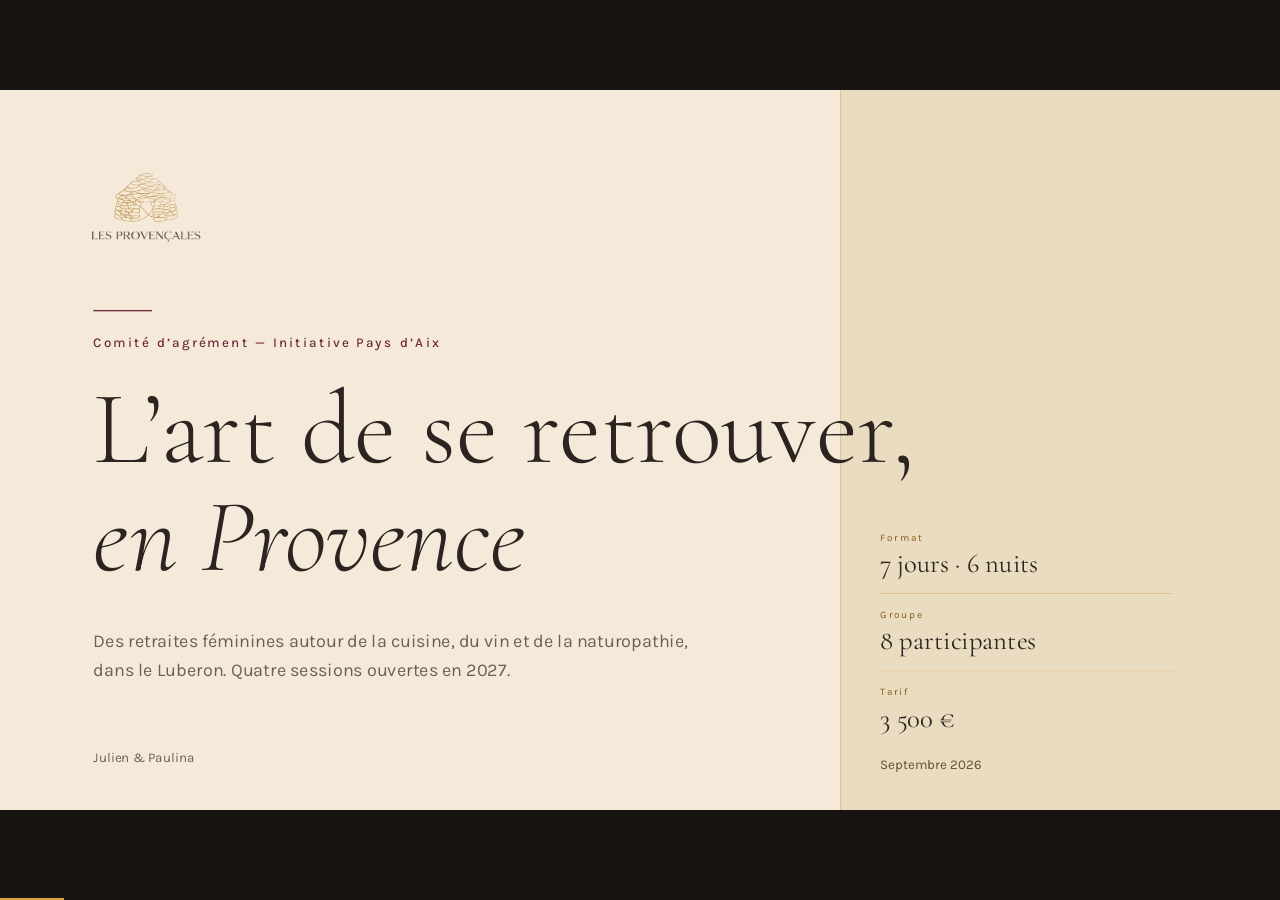
==== index.html @ ef10ba75 "Deck HTML du comité d’agrément Initiative Pays d’Aix Présentation autonome de 20 slides pour Les Pro" ====
<!DOCTYPE html>
<html lang="fr">
<head>
<meta charset="UTF-8">
<meta name="viewport" content="width=device-width, initial-scale=1.0">
<title>Les Provençales — Comité d’agrément</title>
<link rel="preconnect" href="https://fonts.googleapis.com">
<link rel="preconnect" href="https://fonts.gstatic.com" crossorigin>
<link href="https://fonts.googleapis.com/css2?family=Cormorant+Garamond:ital,wght@0,300;0,400;0,500;0,600;1,300;1,400&family=Karla:wght@400;500;600&display=swap" rel="stylesheet">
<style>
/* ===========================================================
   LES PROVENÇALES — DECK COMITÉ D’AGRÉMENT
   Charte : ivoire, encre, or, grenat. Cormorant Garamond + Karla.
   Aplats plats, filets fins, texte aligné à gauche, aucun dégradé.
   Pour changer les couleurs : les variables ci-dessous suffisent.
   =========================================================== */
:root{
  /* --- Couleurs de marque --- */
  --ivoire:#F5EAD9; --encre:#2B2420; --or:#D9A441; --grenat:#6E2A3D;
  /* --- Couleurs dérivées (les quatre ci-dessus, éclaircies ou foncées) --- */
  --or-fonce:#845F1A; --encre-douce:#6B6059; --sable:#EADCC0;
  --sable-doux:#EFE3CC; --papier:#FBF5EA; --encre-sable:#5F5138;

  --stage-bg:#171310; --slide-bg:#F5EAD9;

  /* --- Typographies (licence SIL Open Font) --- */
  --serif:'Cormorant Garamond',Georgia,serif;
  --sans:'Karla',Helvetica,Arial,sans-serif;

  /* --- Mesures, à l’échelle de la scène 1920×1080 --- */
  --marge:140px;              /* marge latérale de toutes les slides */
  --colonne-large:1640px;     /* largeur utile sans aplat latéral */
  --colonne-courte:1120px;    /* largeur utile avec aplat latéral */

  --ease:cubic-bezier(.16,1,.3,1);
}
*{margin:0;padding:0;box-sizing:border-box}

/* ===========================================================
   SCÈNE FIXE 16:9 — viewport-base.css, intégralement
   =========================================================== */
html,body{width:100%;height:100%;margin:0;overflow:hidden;background:var(--stage-bg,#000)}
.deck-viewport{position:fixed;inset:0;overflow:hidden;background:var(--stage-bg,#000)}
.deck-stage{position:absolute;left:0;top:0;width:1920px;height:1080px;overflow:hidden;transform-origin:0 0;background:var(--slide-bg,#fff)}
.slide{position:absolute;inset:0;width:1920px;height:1080px;overflow:hidden;display:block;visibility:hidden;opacity:0;pointer-events:none;background:var(--slide-bg,#fff)}
.slide.active,.slide.visible{visibility:visible;opacity:1;pointer-events:auto;z-index:1}
img,video,canvas,svg{max-width:100%;max-height:100%}
.deck-controls{position:fixed;left:50%;bottom:22px;transform:translateX(-50%);z-index:1000}
@media print{
  html,body{width:1920px;height:auto;overflow:visible;background:#fff}
  .deck-viewport{position:static;overflow:visible;background:#fff}
  .deck-stage{position:static;width:auto;height:auto;transform:none!important;background:none}
  .slide{position:relative;display:block!important;visibility:visible!important;opacity:1!important;
    pointer-events:auto!important;width:1920px;height:1080px;break-after:page;page-break-after:always}
  .slide:last-child{break-after:auto;page-break-after:auto}
  .deck-controls{display:none!important}
}
@media (prefers-reduced-motion:reduce){*,*::before,*::after{animation-duration:.01ms!important;transition-duration:.2s!important}}

/* ===========================================================
   ANIMATIONS — sobres : fondu montant et filets qui se tracent
   Déclenchées par la classe .visible posée sur la slide active.
   =========================================================== */
.reveal{opacity:0;transform:translateY(22px);transition:opacity .85s var(--ease),transform .85s var(--ease)}
.slide.visible .reveal{opacity:1;transform:none}
.filet{transform:scaleX(0);transform-origin:left center;transition:transform 1s var(--ease)}
.slide.visible .filet{transform:scaleX(1)}
.filet-v{transform:scaleY(0);transform-origin:top center;transition:transform 1.1s var(--ease)}
.slide.visible .filet-v{transform:scaleY(1)}
.pan{transform:translateX(560px);transition:transform 1.1s var(--ease)}
.slide.visible .pan{transform:none}
.barre{transform:scaleX(0);transform-origin:left center;transition:transform .9s var(--ease)}
.slide.visible .barre{transform:scaleX(1)}
.d1{transition-delay:.08s}.d2{transition-delay:.18s}.d3{transition-delay:.28s}.d4{transition-delay:.38s}
.d5{transition-delay:.48s}.d6{transition-delay:.58s}.d7{transition-delay:.68s}.d8{transition-delay:.78s}
.d9{transition-delay:.88s}.d10{transition-delay:.98s}.d11{transition-delay:1.08s}.d12{transition-delay:1.18s}

/* ===========================================================
   GABARITS DE SLIDE
   .s-ivoire : slides de contenu · .s-encre : slides de bascule
   =========================================================== */
.s-ivoire{background:var(--ivoire)}
.s-encre{background:var(--encre)}

/* --- En-tête : surtitre + filet --- */
.surtitre{position:absolute;left:var(--marge);top:88px;font-family:var(--sans);font-weight:500;
  font-size:19px;letter-spacing:.18em;color:var(--or-fonce)}
.filet-entete{position:absolute;left:var(--marge);top:132px;height:1px;
  width:var(--colonne-large);background:rgba(217,164,65,.55)}
.filet-entete.court{width:var(--colonne-courte)}

/* --- Titre de slide : grand format --- */
.titre{position:absolute;left:var(--marge);top:178px;width:var(--colonne-large);
  font-family:var(--serif);font-weight:300;font-size:96px;line-height:1.05;color:var(--encre)}
.titre.court{width:var(--colonne-courte)}
.titre em{font-style:italic;font-weight:300}
.titre .grenat{color:var(--grenat)}

/* --- Chapô sous le titre --- */
.chapo{position:absolute;left:var(--marge);width:1000px;font-family:var(--sans);font-weight:400;
  font-size:27px;line-height:1.6;color:var(--encre-douce)}

/* --- Pied de slide : filet, mention, numéro --- */
.filet-pied{position:absolute;left:var(--marge);top:962px;width:var(--colonne-large);height:1px;
  background:rgba(217,164,65,.45)}
.filet-pied.court{width:var(--colonne-courte)}
.mention{position:absolute;left:var(--marge);top:992px;font-family:var(--sans);font-weight:400;
  font-size:19px;color:var(--encre-douce);max-width:1300px}
.numero{position:absolute;right:var(--marge);top:992px;font-family:var(--sans);font-weight:400;
  font-size:19px;letter-spacing:.1em;color:var(--or-fonce)}

/* --- Aplat de sable latéral --- */
.aplat{position:absolute;right:0;top:0;width:520px;height:1080px;background:var(--sable)}
.bord-aplat{position:absolute;left:1400px;top:0;width:1px;height:1080px;background:rgba(217,164,65,.6)}

/* --- Colonne de repères (dans l’aplat ou sur l’ivoire) --- */
.colonne{position:absolute;left:1460px;width:340px;z-index:2}
.repere{padding:22px 0}
.repere+.repere{border-top:1px solid rgba(217,164,65,.55)}
.repere .cle{display:block;font-family:var(--sans);font-weight:400;font-size:15px;
  letter-spacing:.19em;color:var(--or-fonce);margin-bottom:8px}
.repere .valeur{font-family:var(--serif);font-weight:400;font-size:40px;line-height:1.12;color:var(--encre)}
.repere .note{display:block;font-family:var(--sans);font-weight:400;font-size:17px;
  line-height:1.45;color:var(--encre-sable);margin-top:8px}

/* ===========================================================
   COUVERTURE ET CLÔTURE
   =========================================================== */
.couv-aplat{position:absolute;right:0;top:0;width:660px;height:1080px;background:var(--sable)}
.couv-bord{position:absolute;left:1260px;top:0;width:1px;height:1080px;background:rgba(217,164,65,.6)}
.trait-grenat{position:absolute;left:var(--marge);top:330px;width:88px;height:2px;background:var(--grenat)}
.couv-surtitre{position:absolute;left:var(--marge);top:368px;font-family:var(--sans);font-weight:500;
  font-size:20px;letter-spacing:.17em;color:var(--grenat)}
.couv-titre{position:absolute;left:var(--marge);top:428px;width:1700px;font-family:var(--serif);
  font-weight:300;font-size:156px;line-height:1.04;color:var(--encre);z-index:3}
.couv-titre em{font-style:italic;font-weight:300}
.couv-chapo{position:absolute;left:var(--marge);top:806px;width:900px;font-family:var(--sans);
  font-weight:400;font-size:27px;line-height:1.6;color:var(--encre-douce)}
.couv-logo{position:absolute;left:109px;top:96px;height:160px;width:auto}
.couv-pied{position:absolute;left:var(--marge);top:990px;font-family:var(--sans);font-weight:400;
  font-size:20px;color:var(--encre-douce)}
.couv-colonne{position:absolute;left:1320px;top:640px;width:440px;z-index:2}
.couv-date{position:absolute;left:1320px;top:1000px;font-family:var(--sans);font-weight:400;
  font-size:20px;color:var(--encre-sable);z-index:2}

/* ===========================================================
   SLIDES DE BASCULE (fond encre)
   =========================================================== */
.s-encre .sect-num{position:absolute;left:var(--marge);top:300px;font-family:var(--serif);
  font-weight:300;font-size:48px;color:var(--or);letter-spacing:.06em}
.s-encre .sect-filet{position:absolute;left:var(--marge);top:392px;width:1640px;height:1px;
  background:rgba(217,164,65,.45)}
.s-encre .sect-titre{position:absolute;left:var(--marge);top:436px;width:1500px;font-family:var(--serif);
  font-weight:300;font-size:150px;line-height:1.02;color:var(--ivoire)}
.s-encre .sect-titre em{font-style:italic;font-weight:300;color:var(--or)}
.s-encre .sect-chapo{position:absolute;left:var(--marge);top:790px;width:1080px;font-family:var(--sans);
  font-weight:400;font-size:26px;line-height:1.62;color:rgba(245,234,217,.66)}
.s-encre .numero{color:rgba(217,164,65,.8)}
.s-encre .filet-pied{background:rgba(217,164,65,.3)}

/* ===========================================================
   BLOCS DE CONTENU RÉUTILISABLES
   =========================================================== */
/* Deux colonnes de texte */
.duo{position:absolute;left:var(--marge);top:430px;display:flex;gap:120px}
.duo .col{width:760px}
.duo.serre{gap:96px}
.duo.serre .col{width:520px}
.col-titre{font-family:var(--serif);font-weight:400;font-size:52px;color:var(--encre);line-height:1.1}
.col-role{font-family:var(--sans);font-weight:500;font-size:18px;letter-spacing:.16em;
  color:var(--or-fonce);margin-top:14px;display:block}
.col-filet{width:100%;height:1px;background:rgba(217,164,65,.55);margin:26px 0 24px}
.liste{list-style:none}
.liste li{position:relative;padding-left:32px;font-family:var(--sans);font-weight:400;font-size:24px;
  line-height:1.58;color:var(--encre-douce);margin-bottom:20px}
.liste li::before{content:"";position:absolute;left:0;top:16px;width:16px;height:1px;background:var(--or)}
.liste li strong{font-weight:600;color:var(--encre)}
.col-apport{font-family:var(--sans);font-weight:500;font-size:20px;line-height:1.5;color:var(--grenat);
  padding-top:20px;border-top:1px solid rgba(217,164,65,.55)}

/* Trois volets */
.trio{position:absolute;left:var(--marge);top:440px;display:flex;gap:80px}
.trio .volet{width:493px}
.volet .cle{display:block;font-family:var(--sans);font-weight:500;font-size:17px;letter-spacing:.18em;
  color:var(--or-fonce);padding-top:22px;border-top:1px solid var(--or);margin-bottom:22px}
.volet p{font-family:var(--sans);font-weight:400;font-size:24px;line-height:1.6;color:var(--encre-douce)}
.volet .accroche{font-family:var(--serif);font-weight:400;font-size:44px;line-height:1.18;
  color:var(--encre);margin-bottom:18px}

/* Quatre chiffres */
.quatuor{position:absolute;left:var(--marge);top:460px;display:flex;gap:60px}
.quatuor .chiffre{width:365px;border-top:1px solid var(--or);padding-top:26px}
.chiffre .valeur{display:block;font-family:var(--serif);font-weight:400;font-size:104px;line-height:1;
  color:var(--grenat)}
.chiffre p{font-family:var(--sans);font-weight:400;font-size:22px;line-height:1.5;color:var(--encre-douce);
  margin-top:22px}

/* Citation */
.citation{position:absolute;left:var(--marge);top:300px;width:1400px;font-family:var(--serif);
  font-weight:300;font-style:italic;font-size:76px;line-height:1.28;color:var(--encre)}
.signature{position:absolute;left:var(--marge);top:820px;font-family:var(--sans);font-weight:500;
  font-size:21px;letter-spacing:.14em;color:var(--or-fonce)}

/* Tableau de chiffres */
.tableau{position:absolute;left:var(--marge);top:420px;width:1160px;border-collapse:collapse}
.tableau th,.tableau td{text-align:left;padding:20px 0;border-bottom:1px solid rgba(217,164,65,.45)}
.tableau th{font-family:var(--sans);font-weight:500;font-size:17px;letter-spacing:.17em;
  color:var(--or-fonce);border-bottom:1px solid var(--or)}
.tableau td:first-child{font-family:var(--sans);font-weight:400;font-size:24px;color:var(--encre-douce);width:460px}
.tableau td.n{font-family:var(--serif);font-weight:400;font-size:38px;color:var(--encre);
  text-align:right;width:350px}
.tableau th.n{text-align:right}
.tableau tr.total td{border-bottom:none;padding-top:26px}
.tableau tr.total td:first-child{font-weight:600;color:var(--encre)}
.tableau tr.total td.n{color:var(--grenat);font-size:46px}

/* Graphique en barres — positionnement prix */
.graphe{position:absolute;left:var(--marge);top:352px;width:1640px}
.ligne-graphe{display:flex;align-items:center;height:62px}
.ligne-graphe .nom{width:380px;flex:0 0 380px}
.ligne-graphe .nom b{display:block;font-family:var(--sans);font-weight:400;font-size:23px;color:var(--encre)}
.ligne-graphe .nom span{display:block;font-family:var(--sans);font-weight:400;font-size:16px;
  color:var(--encre-sable);margin-top:3px}
.ligne-graphe .piste{position:relative;flex:1;height:100%;display:flex;align-items:center}
.ligne-graphe .barre-fill{height:26px;background:var(--or-fonce);border-radius:0 4px 4px 0}
.ligne-graphe .val{font-family:var(--serif);font-weight:400;font-size:30px;color:var(--encre);
  margin-left:20px;white-space:nowrap}
.ligne-graphe.nous .nom b{font-weight:600}
.ligne-graphe.nous .barre-fill{background:var(--grenat)}
.ligne-graphe.nous .val{color:var(--grenat)}

/* Frise du calendrier */
.frise{position:absolute;left:var(--marge);top:520px;width:1640px}
.frise-axe{position:absolute;left:0;top:0;width:1640px;height:1px;background:var(--or)}
.frise-etapes{display:flex;justify-content:space-between;align-items:flex-start}
.etape{width:250px;position:relative;padding-top:44px}
.etape::before{content:"";position:absolute;left:0;top:-5px;width:11px;height:11px;border-radius:50%;
  background:var(--or-fonce)}
.etape.cle::before{background:var(--grenat);width:15px;height:15px;top:-7px}
.etape .quand{display:block;font-family:var(--sans);font-weight:500;font-size:18px;letter-spacing:.13em;
  color:var(--or-fonce);margin-bottom:12px}
.etape p{font-family:var(--sans);font-weight:400;font-size:21px;line-height:1.5;color:var(--encre-douce)}
.etape.cle p{color:var(--encre);font-weight:500}

/* Liste d’avancement */
.avancement{position:absolute;left:var(--marge);top:400px;width:1160px;list-style:none}
.avancement li{position:relative;padding:20px 0 20px 46px;border-bottom:1px solid rgba(217,164,65,.4);
  font-family:var(--sans);font-weight:400;font-size:24px;line-height:1.45;color:var(--encre-douce)}
.avancement li::before{content:"";position:absolute;left:0;top:31px;width:22px;height:1px;background:var(--or)}
.avancement li strong{font-weight:600;color:var(--encre)}

/* Risques et réponses */
.risques{position:absolute;left:var(--marge);top:400px;width:1640px}
.risque{display:flex;gap:80px;padding:30px 0;border-top:1px solid rgba(217,164,65,.5)}
.risque .quoi{width:560px;flex:0 0 560px;font-family:var(--serif);font-weight:400;font-size:40px;
  line-height:1.2;color:var(--encre)}
.risque .reponse{font-family:var(--sans);font-weight:400;font-size:23px;line-height:1.58;color:var(--encre-douce)}
.risque .reponse b{font-weight:600;color:var(--grenat)}

/* Chiffre héros */
.heros{position:absolute;left:var(--marge);top:330px}
.heros .valeur{font-family:var(--serif);font-weight:300;font-size:190px;line-height:1;color:var(--grenat)}
.heros .quoi{font-family:var(--sans);font-weight:400;font-size:26px;line-height:1.55;color:var(--encre-douce);
  margin-top:24px;max-width:700px}

/* ===========================================================
   CHROME HORS SCÈNE : barre de progression et édition en ligne
   =========================================================== */
.progression{position:fixed;left:0;bottom:0;height:2px;background:var(--or);z-index:1000;
  transition:width .4s var(--ease)}
.edit-hotzone{position:fixed;top:0;left:0;width:80px;height:80px;z-index:10000;cursor:pointer}
.edit-toggle{position:fixed;top:18px;left:18px;z-index:10001;opacity:0;pointer-events:none;
  transition:opacity .3s ease;background:var(--papier);color:var(--encre);border:1px solid var(--or);
  border-radius:2px;padding:9px 14px;font-family:var(--sans);font-size:15px;cursor:pointer}
.edit-toggle.show,.edit-toggle.active{opacity:1;pointer-events:auto}
.edit-toggle.active{background:var(--grenat);color:var(--ivoire);border-color:var(--grenat)}
body.mode-edition [contenteditable="true"]{outline:1px dashed rgba(110,42,61,.55);outline-offset:5px}
.edit-aide{position:fixed;bottom:18px;left:18px;z-index:10001;display:none;font-family:var(--sans);
  font-size:14px;color:var(--ivoire);background:rgba(43,36,32,.9);padding:8px 12px;border-radius:2px}
body.mode-edition .edit-aide{display:block}
</style>
</head>
<body>
<div class="deck-viewport">
  <main class="deck-stage" id="deckStage">

  <!-- ========== 01 · COUVERTURE ========== -->
  <section class="slide s-ivoire active visible">
    <div class="couv-aplat pan"></div>
    <div class="couv-bord"></div>
    <div class="trait-grenat filet d1"></div>
    <p class="couv-surtitre reveal d2">Comité d’agrément — Initiative Pays d’Aix</p>
    <h1 class="couv-titre reveal d3">L’art de se retrouver,<br><em>en Provence</em></h1>
    <p class="couv-chapo reveal d4">Des retraites féminines autour de la cuisine, du vin et de la
      naturopathie, dans le Luberon. Quatre sessions ouvertes en 2027.</p>
    <img class="couv-logo reveal d5" src="[data-uri]" alt="Les Provençales">
    <p class="couv-pied reveal d6">Julien &amp; Paulina</p>
    <div class="couv-colonne">
      <div class="repere reveal d4"><span class="cle">Format</span><span class="valeur">7 jours · 6 nuits</span></div>
      <div class="repere reveal d5"><span class="cle">Groupe</span><span class="valeur">8 participantes</span></div>
      <div class="repere reveal d6"><span class="cle">Tarif</span><span class="valeur">3 500 €</span></div>
    </div>
    <p class="couv-date reveal d6">Septembre 2026</p>
  </section>

  <!-- ========== 02 · LE PROJET EN UNE PHRASE ========== -->
  <section class="slide s-ivoire">
    <div class="aplat pan"></div>
    <div class="bord-aplat"></div>
    <p class="surtitre reveal d1">Le projet</p>
    <div class="filet-entete court filet d1"></div>
    <h2 class="titre court reveal d2" style="font-size:100px">Huit femmes, une passion commune,
      <em>une semaine en Provence.</em></h2>
    <p class="chapo reveal d3" style="top:556px;width:1080px">La cuisine, le vin et la naturopathie sont
      la première thématique, pas la seule. Le format est pensé pour être reproduit.</p>
    <div class="colonne" style="top:300px">
      <div class="repere reveal d4"><span class="cle">En 2027</span><span class="valeur">4 sessions</span></div>
      <div class="repere reveal d5"><span class="cle">Chiffre d’affaires</span><span class="valeur">112 000 €</span></div>
      <div class="repere reveal d6"><span class="cle">Marchés</span><span class="valeur">Anglo-saxon<br>et polonais</span></div>
    </div>
    <div class="filet-pied court filet d4"></div>
    <p class="mention reveal d5">Mas Heyrauds, à Ménerbes, dans le Luberon.</p>
    <p class="numero reveal d5">02 / 20</p>
  </section>

  <!-- ========== 03 · BASCULE — L’ÉQUIPE ========== -->
  <section class="slide s-encre">
    <p class="sect-num reveal d1">01</p>
    <div class="sect-filet filet d1"></div>
    <h2 class="sect-titre reveal d2">Ceux qui portent<br><em>le projet</em></h2>
    <p class="sect-chapo reveal d3">Deux parcours qui se complètent : l’opérationnel et le terrain d’un côté,
      le commerce et la gestion de l’autre.</p>
    <div class="filet-pied filet d3"></div>
    <p class="numero reveal d4">03 / 20</p>
  </section>

  <!-- ========== 04 · JULIEN & PAULINA ========== -->
  <section class="slide s-ivoire">
    <p class="surtitre reveal d1">L’équipe</p>
    <div class="filet-entete filet d1"></div>
    <h2 class="titre reveal d2" style="font-size:88px">Deux parcours complémentaires</h2>
    <div class="duo" style="top:400px">
      <div class="col">
        <p class="col-titre reveal d3">Julien</p>
        <span class="col-role reveal d3">Commerce · Web · Gestion</span>
        <div class="col-filet filet d3"></div>
        <ul class="liste">
          <li class="reveal d4">Responsable d’opérations chez <strong>Bureau Veritas</strong>, sujets ESG et
            énergie, six à huit personnes encadrées.</li>
          <li class="reveal d5">Master Grande École, Montpellier Business School. Formé à la gestion par son
            père, chef d’entreprise.</li>
          <li class="reveal d6">Vend déjà des <strong>coffrets provençaux</strong> à des agences de retraites
            bien-être.</li>
        </ul>
      </div>
      <div class="col">
        <p class="col-titre reveal d3">Paulina</p>
        <span class="col-role reveal d3">Opérations · Terrain · Marchés</span>
        <div class="col-filet filet d4"></div>
        <ul class="liste">
          <li class="reveal d5">Master Operations &amp; Supply Chain, University of Manchester. Trois ans chez
            <strong>Kraft Heinz</strong> à Londres.</li>
          <li class="reveal d6">Area Manager chez <strong>Amazon</strong> en Pologne, jusqu’à 120 personnes
            encadrées.</li>
          <li class="reveal d7">Coordonne <strong>depuis un an</strong> des retraites en Provence pour des
            structures concurrentes.</li>
        </ul>
      </div>
    </div>
    <div class="filet-pied filet d6"></div>
    <p class="mention reveal d7">Paulina porte le projet et reste l’interlocutrice des participantes.</p>
    <p class="numero reveal d7">04 / 20</p>
  </section>

  <!-- ========== 05 · POURQUOI CE PROJET ========== -->
  <section class="slide s-ivoire">
    <p class="surtitre reveal d1">L’équipe</p>
    <div class="filet-entete filet d1"></div>
    <blockquote class="citation reveal d2" style="top:296px">« Nous nous sommes rencontrés en Angleterre.
      Paulina est tombée amoureuse de la Provence et s’y est installée. Nous voulons la faire découvrir,
      et donner à des femmes l’envie de voyager seules, en confiance. »</blockquote>
    <p class="signature reveal d4" style="top:866px">Julien &amp; Paulina</p>
    <div class="filet-pied filet d4"></div>
    <p class="numero reveal d5">05 / 20</p>
  </section>

  <!-- ========== 06 · LE CONCEPT ========== -->
  <section class="slide s-ivoire">
    <p class="surtitre reveal d1">Le concept</p>
    <div class="filet-entete filet d1"></div>
    <h2 class="titre reveal d2" style="font-size:88px">Sept jours, six nuits, huit femmes</h2>
    <div class="trio" style="top:420px">
      <div class="volet reveal d3"><span class="cle">Le lieu</span>
        <p>Le Mas Heyrauds, à Ménerbes. Un choix parmi des dizaines de mas équivalents : le lieu sert la
          communication, il ne fait pas la différence.</p></div>
      <div class="volet reveal d4"><span class="cle">Le fil rouge</span>
        <p>Le chef cuisine avec les participantes, à partir des produits achetés le matin même au marché.</p></div>
      <div class="volet reveal d5"><span class="cle">Ce qui reste après</span>
        <p>Les principes de naturopathie sont pensés pour être prolongés une fois rentrées chez elles.</p></div>
    </div>
    <div class="filet-pied filet d5"></div>
    <p class="mention reveal d6">Paulina coordonne la semaine en personne et conduit le van de neuf places.</p>
    <p class="numero reveal d6">06 / 20</p>
  </section>

  <!-- ========== 07 · CE QUI NOUS DIFFÉRENCIE ========== -->
  <section class="slide s-ivoire">
    <div class="aplat pan"></div>
    <div class="bord-aplat"></div>
    <p class="surtitre reveal d1">Le concept</p>
    <div class="filet-entete court filet d1"></div>
    <h2 class="titre court reveal d2" style="font-size:84px">Ce que personne d’autre <em>ne fait</em></h2>
    <ul class="liste" style="position:absolute;left:140px;top:512px;width:1080px">
      <li class="reveal d3" style="font-size:27px">Aucun concurrent ne construit <strong>une semaine
        entière</strong> autour de la cuisine comme fil conducteur.</li>
      <li class="reveal d4" style="font-size:27px">Aucun ne s’adresse au <strong>marché polonais</strong>,
        ni ne produit de contenu dans cette langue.</li>
      <li class="reveal d5" style="font-size:27px">Le format se reproduit sur d’autres passions : la
        gastronomie n’est que <strong>la première thématique</strong>.</li>
    </ul>
    <div class="colonne" style="top:470px">
      <div class="repere reveal d4"><span class="cle">Le vrai concept</span>
        <span class="valeur" style="font-size:34px">Fédérer un groupe de femmes autour d’une passion</span>
        <span class="note">Le repos, le spa et le luxe du lieu ne sont pas le sujet.</span></div>
    </div>
    <div class="filet-pied court filet d5"></div>
    <p class="numero reveal d6">07 / 20</p>
  </section>

  <!-- ========== 08 · BASCULE — LE MARCHÉ ========== -->
  <section class="slide s-encre">
    <p class="sect-num reveal d1">02</p>
    <div class="sect-filet filet d1"></div>
    <h2 class="sect-titre reveal d2">Le marché et<br><em>la concurrence</em></h2>
    <p class="sect-chapo reveal d3">Un marché anglo-saxon mature où la demande est prouvée, un marché polonais
      émergent où personne n’est encore positionné sur la Provence.</p>
    <div class="filet-pied filet d3"></div>
    <p class="numero reveal d4">08 / 20</p>
  </section>

  <!-- ========== 09 · DEUX MARCHÉS ========== -->
  <section class="slide s-ivoire">
    <p class="surtitre reveal d1">Le marché</p>
    <div class="filet-entete filet d1"></div>
    <h2 class="titre reveal d2" style="font-size:88px">Deux marchés, deux dynamiques</h2>
    <div class="duo" style="top:400px">
      <div class="col">
        <p class="col-titre reveal d3">Anglo-saxon</p>
        <span class="col-role reveal d3">Mature · Demande prouvée</span>
        <div class="col-filet filet d3"></div>
        <ul class="liste">
          <li class="reveal d4">L’offre existante reste concentrée sur un registre <strong>yoga et spa
            générique</strong>.</li>
          <li class="reveal d5">La place à prendre n’est pas « il n’y a personne », c’est
            <strong>« personne ne fait ce que nous faisons »</strong>.</li>
          <li class="reveal d6">Ciblage de communautés de passionnés : cuisine, vin, naturopathie.</li>
        </ul>
      </div>
      <div class="col">
        <p class="col-titre reveal d3">Polonais</p>
        <span class="col-role reveal d3">Émergent · Aucune offre Provence</span>
        <div class="col-filet filet d4"></div>
        <ul class="liste">
          <li class="reveal d5">Diaspora au Royaume-Uni, en France et en Allemagne, au pouvoir d’achat plus
            élevé.</li>
          <li class="reveal d6">Polonaises urbaines, sur un marché dont le pouvoir d’achat progresse.</li>
          <li class="reveal d7">Contenu <strong>100 % en polonais</strong> : un positionnement sans équivalent
            en Provence.</li>
        </ul>
      </div>
    </div>
    <div class="filet-pied filet d6"></div>
    <p class="numero reveal d7">09 / 20</p>
  </section>

  <!-- ========== 10 · LES SIGNAUX ========== -->
  <section class="slide s-ivoire">
    <p class="surtitre reveal d1">Le marché</p>
    <div class="filet-entete filet d1"></div>
    <h2 class="titre reveal d2" style="font-size:88px">Quatre signaux qui portent le calendrier</h2>
    <div class="quatuor" style="top:516px">
      <div class="chiffre reveal d3"><span class="valeur">64 %</span>
        <p>du marché mondial du tourisme bien-être est féminin.<br>Global Wellness Institute</p></div>
      <div class="chiffre reveal d4"><span class="valeur">+ 195 %</span>
        <p>de recherches « retraite poterie » en un an aux États-Unis.</p></div>
      <div class="chiffre reveal d5"><span class="valeur">+ 20 %</span>
        <p>de croissance annuelle attendue pour le tourisme culinaire polonais.</p></div>
      <div class="chiffre reveal d6"><span class="valeur">2027</span>
        <p>ouverture de la ligne aérienne directe Marseille — New York.</p></div>
    </div>
    <div class="filet-pied filet d6"></div>
    <p class="numero reveal d7">10 / 20</p>
  </section>

  <!-- ========== 11 · LA CONCURRENCE ========== -->
  <section class="slide s-ivoire">
    <p class="surtitre reveal d1">La concurrence</p>
    <div class="filet-entete filet d1"></div>
    <h2 class="titre reveal d2" style="font-size:76px;top:174px">Un prix d’entrée sur le segment actif</h2>
    <p class="chapo reveal d2" style="top:284px;width:1200px;font-size:21px">Prix par nuit en chambre
      individuelle, du moins cher au plus cher.</p>
    <div class="graphe" style="top:352px">
      <div class="ligne-graphe reveal d3"><div class="nom"><b>Core Retreat</b><span>3 nuits · 950 €</span></div>
        <div class="piste"><div class="barre-fill barre d3" style="width:190px"></div><span class="val">317 €</span></div></div>
      <div class="ligne-graphe nous reveal d3"><div class="nom"><b>Les Provençales</b><span>6 nuits · 3 500 €</span></div>
        <div class="piste"><div class="barre-fill barre d4" style="width:350px"></div><span class="val">583 €</span></div></div>
      <div class="ligne-graphe reveal d4"><div class="nom"><b>Club Garrigue</b><span>6 nuits · 3 700 €</span></div>
        <div class="piste"><div class="barre-fill barre d5" style="width:370px"></div><span class="val">617 €</span></div></div>
      <div class="ligne-graphe reveal d5"><div class="nom"><b>Well in France</b><span>4 nuits · 2 850 €</span></div>
        <div class="piste"><div class="barre-fill barre d6" style="width:428px"></div><span class="val">713 €</span></div></div>
      <div class="ligne-graphe reveal d6"><div class="nom"><b>Best French Forever</b><span>5 nuits · 5 000 €</span></div>
        <div class="piste"><div class="barre-fill barre d7" style="width:600px"></div><span class="val">1 000 €</span></div></div>
      <div class="ligne-graphe reveal d7"><div class="nom"><b>The Provence Retreat</b><span>5 nuits · 5 750 €</span></div>
        <div class="piste"><div class="barre-fill barre d8" style="width:690px"></div><span class="val">1 150 €</span></div></div>
      <div class="ligne-graphe reveal d8"><div class="nom"><b>La Bastide de Laurence</b><span>4 nuits · 5 400 €</span></div>
        <div class="piste"><div class="barre-fill barre d9" style="width:810px"></div><span class="val">1 350 €</span></div></div>
      <div class="ligne-graphe reveal d9"><div class="nom"><b>Gallivant &amp; Gather</b><span>7 nuits · 9 750 €</span></div>
        <div class="piste"><div class="barre-fill barre d10" style="width:836px"></div><span class="val">1 393 €</span></div></div>
      <div class="ligne-graphe reveal d10"><div class="nom"><b>Madame de la Maison</b><span>5 nuits · 7 500 €</span></div>
        <div class="piste"><div class="barre-fill barre d11" style="width:900px"></div><span class="val">1 500 €</span></div></div>
    </div>
    <div class="filet-pied filet d10"></div>
    <p class="mention reveal d11">Juste sous Club Garrigue, très loin du bloc premium passif à 1 000 – 1 500 € la nuit.</p>
    <p class="numero reveal d11">11 / 20</p>
  </section>

  <!-- ========== 12 · LE MODÈLE ÉCONOMIQUE ========== -->
  <section class="slide s-ivoire">
    <p class="surtitre reveal d1">Les chiffres</p>
    <div class="filet-entete filet d1"></div>
    <h2 class="titre reveal d2" style="font-size:88px">Le modèle, session par session</h2>
    <table class="tableau" style="top:400px">
      <tr><th>Hypothèse : 3 500 € TTC par participante, 8 participantes</th>
        <th class="n">1 session</th><th class="n">Année 1 · 4 sessions</th></tr>
      <tr class="reveal d3"><td>Chiffre d’affaires TTC</td><td class="n">28 000 €</td><td class="n">112 000 €</td></tr>
      <tr class="reveal d4"><td>Chiffre d’affaires HT</td><td class="n">23 333 €</td><td class="n">93 333 €</td></tr>
      <tr class="reveal d5"><td>Coûts HT</td><td class="n">17 110 €</td><td class="n">68 440 €</td></tr>
      <tr class="reveal d6"><td>Marge avant impôt</td><td class="n">6 223 €</td><td class="n">24 893 €</td></tr>
      <tr class="total reveal d7"><td>Marge nette après impôt</td><td class="n">5 290 €</td><td class="n">21 159 €</td></tr>
    </table>
    <div class="filet-pied filet d7"></div>
    <p class="mention reveal d8">Tarif identique sur les quatre sessions. Impôt sur les sociétés à 15 %.</p>
    <p class="numero reveal d8">12 / 20</p>
  </section>

  <!-- ========== 13 · LES POSTES DE COÛTS ========== -->
  <section class="slide s-ivoire">
    <div class="aplat pan"></div>
    <div class="bord-aplat"></div>
    <p class="surtitre reveal d1">Les chiffres</p>
    <div class="filet-entete court filet d1"></div>
    <h2 class="titre court reveal d2" style="font-size:88px">Où part l’argent d’une session</h2>
    <table class="tableau" style="top:400px;width:1120px">
      <tr class="reveal d3"><td>Le lieu</td><td class="n">8 000 €</td></tr>
      <tr class="reveal d4"><td>Restauration et chef</td><td class="n">5 180 €</td></tr>
      <tr class="reveal d5"><td>Ateliers cuisine et naturopathie</td><td class="n">1 333 €</td></tr>
      <tr class="reveal d6"><td>Frais bancaires et assurance</td><td class="n">1 136 €</td></tr>
      <tr class="reveal d7"><td>Transport en van</td><td class="n">617 €</td></tr>
      <tr class="total reveal d8"><td>Coûts totaux de la session</td><td class="n">17 110 €</td></tr>
    </table>
    <div class="colonne" style="top:400px">
      <div class="repere reveal d5"><span class="cle">Principaux postes</span>
        <span class="valeur">16 266 €</span>
        <span class="note">sur 17 110 € de coûts totaux. Le lieu pèse à lui seul près de la moitié.</span></div>
      <div class="repere reveal d7"><span class="cle">Marge nette</span>
        <span class="valeur">5 290 €</span>
        <span class="note">par session, après impôt sur les sociétés.</span></div>
    </div>
    <div class="filet-pied court filet d8"></div>
    <p class="numero reveal d9">13 / 20</p>
  </section>

  <!-- ========== 14 · L’ÉTAT D’AVANCEMENT ========== -->
  <section class="slide s-ivoire">
    <div class="aplat pan"></div>
    <div class="bord-aplat"></div>
    <p class="surtitre reveal d1">Où en sommes-nous</p>
    <div class="filet-entete court filet d1"></div>
    <h2 class="titre court reveal d2" style="font-size:88px">Ce qui est déjà fait</h2>
    <ul class="avancement" style="top:376px;width:1120px">
      <li class="reveal d3"><strong>Le lieu</strong> est identifié, la négociation des quatre sessions 2027 est en cours.</li>
      <li class="reveal d4"><strong>La marque</strong> est sécurisée : nom, logo, noms de domaine.</li>
      <li class="reveal d5"><strong>Le programme</strong> est détaillé jour par jour.</li>
      <li class="reveal d6"><strong>Le prévisionnel</strong> est chiffré et vérifié.</li>
      <li class="reveal d7"><strong>Le site</strong> est en développement, les réseaux sociaux sont créés.</li>
      <li class="reveal d8"><strong>Le plan commercial</strong> est construit sur les deux marchés.</li>
    </ul>
    <div class="colonne" style="top:400px">
      <div class="repere reveal d6"><span class="cle">Déjà sur le terrain</span>
        <span class="valeur" style="font-size:34px">Un an de coordination de retraites</span>
        <span class="note">Paulina coordonne aujourd’hui des séjours pour des structures concurrentes.
          C’est une preuve d’exécution, pas une compétence déclarée.</span></div>
    </div>
    <div class="filet-pied court filet d8"></div>
    <p class="numero reveal d9">14 / 20</p>
  </section>

  <!-- ========== 15 · LE PLAN DE DÉPLOIEMENT ========== -->
  <section class="slide s-ivoire">
    <p class="surtitre reveal d1">Le calendrier</p>
    <div class="filet-entete filet d1"></div>
    <h2 class="titre reveal d2" style="font-size:88px">De l’immatriculation à la session pilote</h2>
    <div class="frise" style="top:548px">
      <div class="frise-axe filet d3"></div>
      <div class="frise-etapes">
        <div class="etape reveal d4"><span class="quand">Sept — Oct 2026</span>
          <p>Financement et immatriculation de la société.</p></div>
        <div class="etape reveal d5"><span class="quand">Nov 2026</span>
          <p>Réservation du lieu et des prestataires pour les quatre sessions.</p></div>
        <div class="etape reveal d6"><span class="quand">Déc 2026</span>
          <p>Ouverture des réservations, campagnes anglaise et polonaise.</p></div>
        <div class="etape cle reveal d7"><span class="quand">Sept 2027</span>
          <p>Session pilote, marché anglo-saxon.</p></div>
        <div class="etape reveal d8"><span class="quand">Oct — Nov 2027</span>
          <p>Deuxième session anglaise, puis la session polonaise.</p></div>
        <div class="etape reveal d9"><span class="quand">Déc 2027</span>
          <p>Quatrième session, puis bilan de l’année.</p></div>
      </div>
    </div>
    <div class="filet-pied filet d9"></div>
    <p class="mention reveal d10">Un débrief est prévu dès octobre 2027, juste après le pilote.</p>
    <p class="numero reveal d10">15 / 20</p>
  </section>

  <!-- ========== 16 · BASCULE — LA DEMANDE ========== -->
  <section class="slide s-encre">
    <p class="sect-num reveal d1">03</p>
    <div class="sect-filet filet d1"></div>
    <h2 class="sect-titre reveal d2">La demande<br><em>de financement</em></h2>
    <p class="sect-chapo reveal d3">Un besoin de trésorerie ponctuel, destiné aux acomptes de réservation
      des quatre sessions de 2027.</p>
    <div class="filet-pied filet d3"></div>
    <p class="numero reveal d4">16 / 20</p>
  </section>

  <!-- ========== 17 · 15 189 € ========== -->
  <section class="slide s-ivoire">
    <div class="aplat pan"></div>
    <div class="bord-aplat"></div>
    <p class="surtitre reveal d1">La demande</p>
    <div class="filet-entete court filet d1"></div>
    <h2 class="titre court reveal d2" style="font-size:88px">Un besoin de 15 189 €</h2>
    <div class="duo serre" style="top:376px">
      <div class="col">
        <span class="col-role reveal d3">D’où vient l’argent</span>
        <div class="col-filet filet d3"></div>
        <table class="tableau" style="position:relative;left:0;top:0;width:520px">
          <tr class="reveal d4"><td style="width:300px;font-size:22px">Apport personnel</td><td class="n" style="font-size:30px;width:220px">2 000 €</td></tr>
          <tr class="reveal d5"><td style="width:300px;font-size:22px">Prêt d’honneur — Julien</td><td class="n" style="font-size:30px;width:220px">6 595 €</td></tr>
          <tr class="reveal d6"><td style="width:300px;font-size:22px">Prêt d’honneur — Paulina</td><td class="n" style="font-size:30px;width:220px">6 594 €</td></tr>
        </table>
      </div>
      <div class="col">
        <span class="col-role reveal d3">À quoi il sert</span>
        <div class="col-filet filet d4"></div>
        <table class="tableau" style="position:relative;left:0;top:0;width:520px">
          <tr class="reveal d5"><td style="width:320px;font-size:22px">Acomptes du lieu</td><td class="n" style="font-size:30px;width:200px">9 600 €</td></tr>
          <tr class="reveal d6"><td style="width:320px;font-size:22px">Marketing de lancement</td><td class="n" style="font-size:30px;width:200px">2 500 €</td></tr>
          <tr class="reveal d7"><td style="width:320px;font-size:22px">Acomptes prestataires</td><td class="n" style="font-size:30px;width:200px">1 050 €</td></tr>
          <tr class="reveal d8"><td style="width:320px;font-size:22px">Marque, site, digital</td><td class="n" style="font-size:30px;width:200px">930 €</td></tr>
          <tr class="reveal d9"><td style="width:320px;font-size:22px">Juridique et comptabilité</td><td class="n" style="font-size:30px;width:200px">809 €</td></tr>
          <tr class="reveal d10"><td style="width:320px;font-size:22px">Frais commerciaux</td><td class="n" style="font-size:30px;width:200px">300 €</td></tr>
        </table>
      </div>
    </div>
    <div class="colonne" style="top:376px">
      <div class="repere reveal d5"><span class="cle">Sollicité en prêt d’honneur</span>
        <span class="valeur" style="font-size:64px;color:var(--grenat)">13 189 €</span>
        <span class="note">Deux demandes individuelles, après 2 000 € d’apport personnel.</span></div>
    </div>
    <div class="filet-pied court filet d9"></div>
    <p class="numero reveal d10">17 / 20</p>
  </section>

  <!-- ========== 18 · REMBOURSEMENT ========== -->
  <section class="slide s-ivoire">
    <p class="surtitre reveal d1">La demande</p>
    <div class="filet-entete filet d1"></div>
    <h2 class="titre reveal d2" style="font-size:88px">Remboursé sur l’année de lancement</h2>
    <div class="heros reveal d3" style="top:424px">
      <span class="valeur">21 159 €</span>
      <p class="quoi">de marge nette la première année, pour 13 189 € empruntés. Le prêt se rembourse sur
        les résultats de 2027, et dégage un surplus pour financer la montée en cadence de 2028.</p>
    </div>
    <div class="volet reveal d5" style="position:absolute;left:1180px;top:424px;width:600px">
      <span class="cle">Pourquoi maintenant</span>
      <p>Chaque mois de retard sur le financement repousse la réservation des quatre sessions déjà
        positionnées sur le calendrier 2027. C’est un besoin de trésorerie ponctuel, pas structurel.</p>
    </div>
    <div class="filet-pied filet d6"></div>
    <p class="numero reveal d6">18 / 20</p>
  </section>

  <!-- ========== 19 · RISQUES ET RÉPONSES ========== -->
  <section class="slide s-ivoire">
    <p class="surtitre reveal d1">Les risques</p>
    <div class="filet-entete filet d1"></div>
    <h2 class="titre reveal d2" style="font-size:88px">Ce qui peut manquer, et ce que nous opposons</h2>
    <div class="risques" style="top:400px">
      <div class="risque reveal d3"><p class="quoi">Aucun retour client avant le pilote</p>
        <p class="reponse">Paulina coordonne depuis un an des retraites pour des structures concurrentes.
          <b>L’exécution est déjà éprouvée</b>, sur ce métier précis et sur ce territoire.</p></div>
      <div class="risque reveal d4"><p class="quoi">Dépendance à un lieu unique</p>
        <p class="reponse">Des dizaines de mas équivalents sont disponibles dans le Luberon.
          <b>Le lieu n’est pas le différenciant</b> : l’expérience l’est.</p></div>
      <div class="risque reveal d5"><p class="quoi">Une équipe de deux personnes</p>
        <p class="reponse">Huit participantes par session et des prestataires locaux.
          <b>Le format est dimensionné pour deux</b>, pas étiré pour tenir.</p></div>
    </div>
    <div class="filet-pied filet d5"></div>
    <p class="mention reveal d6">Le secteur reste sensible aux chocs économiques : c’est la raison du prix d’entrée.</p>
    <p class="numero reveal d6">19 / 20</p>
  </section>

  <!-- ========== 20 · CONCLUSION ========== -->
  <section class="slide s-ivoire">
    <div class="couv-aplat pan"></div>
    <div class="couv-bord"></div>
    <div class="trait-grenat filet d1"></div>
    <p class="couv-surtitre reveal d2">En conclusion</p>
    <blockquote class="citation reveal d3" style="top:428px;width:1060px;font-size:64px">Le lieu, l’équipe,
      le calendrier et les chiffres sont posés. Il ne manque que votre soutien pour ouvrir la première
      session en septembre 2027.</blockquote>
    <img class="couv-logo reveal d5" src="[data-uri]" alt="Les Provençales">
    <p class="couv-pied reveal d6">Julien &amp; Paulina</p>
    <div class="couv-colonne" style="top:392px">
      <div class="repere reveal d4"><span class="cle">Sollicité</span>
        <span class="valeur" style="color:var(--grenat)">13 189 €</span>
        <span class="note">en prêt d’honneur, deux demandes individuelles.</span></div>
      <div class="repere reveal d5"><span class="cle">Si accord</span>
        <span class="valeur" style="font-size:34px">Réservation des 4 sessions dans la semaine</span>
        <span class="note">Ouverture des ventes dès décembre 2026.</span></div>
    </div>
    <p class="couv-date reveal d6">20 / 20</p>
  </section>

  </main>
</div>

<div class="progression" id="progression"></div>
<div class="edit-hotzone"></div>
<button class="edit-toggle" id="editToggle" title="Mode édition (E)">Éditer</button>
<div class="edit-aide">Mode édition : cliquez un texte pour le corriger · Ctrl+S enregistre une copie · E pour sortir</div>

<script>
/* ===========================================================
   CONTRÔLEUR DE PRÉSENTATION
   Scène fixe 1920×1080 mise à l’échelle, navigation, édition.
   =========================================================== */
class Presentation {
  constructor(){
    this.slides = Array.from(document.querySelectorAll('.slide'));
    this.stage  = document.getElementById('deckStage');
    this.barre  = document.getElementById('progression');
    this.index  = 0;
    this.miseAEchelle();
    this.clavier();
    this.tactile();
    this.molette();
    this.afficher(0);
  }

  /* La scène entière est mise à l’échelle d’un seul transform.
     Le contenu n’est jamais recomposé : le 16:9 est conservé partout. */
  miseAEchelle(){
    const ajuster = () => {
      const f = Math.min(innerWidth / 1920, innerHeight / 1080);
      const x = (innerWidth  - 1920 * f) / 2;
      const y = (innerHeight - 1080 * f) / 2;
      this.stage.style.transform = 'translate(' + x + 'px,' + y + 'px) scale(' + f + ')';
    };
    ajuster();
    addEventListener('resize', ajuster);
  }

  afficher(i){
    this.index = Math.max(0, Math.min(i, this.slides.length - 1));
    this.slides.forEach((s, n) => {
      const actif = n === this.index;
      s.classList.toggle('active', actif);
      s.classList.toggle('visible', actif);
    });
    this.barre.style.width = ((this.index + 1) / this.slides.length * 100) + '%';
  }
  suivante(){ this.afficher(this.index + 1); }
  precedente(){ this.afficher(this.index - 1); }

  clavier(){
    addEventListener('keydown', e => {
      if (e.target.isContentEditable) return;
      switch(e.key){
        case 'ArrowRight': case 'ArrowDown': case ' ': case 'PageDown':
          e.preventDefault(); this.suivante(); break;
        case 'ArrowLeft': case 'ArrowUp': case 'PageUp':
          e.preventDefault(); this.precedente(); break;
        case 'Home': e.preventDefault(); this.afficher(0); break;
        case 'End':  e.preventDefault(); this.afficher(this.slides.length - 1); break;
      }
    });
  }

  tactile(){
    let x0 = null, y0 = null;
    addEventListener('touchstart', e => { x0 = e.touches[0].clientX; y0 = e.touches[0].clientY; }, {passive:true});
    addEventListener('touchend', e => {
      if (x0 === null) return;
      const dx = e.changedTouches[0].clientX - x0;
      const dy = e.changedTouches[0].clientY - y0;
      if (Math.abs(dx) > 55 && Math.abs(dx) > Math.abs(dy)) { dx < 0 ? this.suivante() : this.precedente(); }
      x0 = y0 = null;
    }, {passive:true});
  }

  molette(){
    let verrou = false;
    addEventListener('wheel', e => {
      if (verrou || Math.abs(e.deltaY) < 12) return;
      verrou = true;
      e.deltaY > 0 ? this.suivante() : this.precedente();
      setTimeout(() => { verrou = false; }, 620);
    }, {passive:true});
  }
}

/* ===========================================================
   ÉDITION EN LIGNE
   Survol du coin haut-gauche ou touche E. Les corrections sont
   conservées dans le navigateur ; Ctrl+S enregistre une copie.
   =========================================================== */
class Editeur {
  constructor(presentation){
    this.presentation = presentation;
    this.actif = false;
    this.cle = 'provencales-deck-v1';
    this.champs = Array.from(document.querySelectorAll(
      '.couv-titre,.couv-chapo,.couv-surtitre,.couv-pied,.couv-date,.titre,.chapo,.surtitre,.mention,' +
      '.sect-titre,.sect-chapo,.citation,.signature,.liste li,.volet p,.volet .accroche,.chiffre p,' +
      '.etape p,.avancement li,.risque .quoi,.risque .reponse,.repere .valeur,.repere .note,' +
      '.col-titre,.col-role,.heros .quoi,.tableau td'));
    this.restaurer();
    this.brancher();
  }

  restaurer(){
    let sauve;
    try { sauve = JSON.parse(localStorage.getItem(this.cle) || '{}'); } catch(e){ return; }
    this.champs.forEach((el, i) => { if (sauve[i] !== undefined) el.innerHTML = sauve[i]; });
  }

  enregistrer(){
    const etat = {};
    this.champs.forEach((el, i) => { etat[i] = el.innerHTML; });
    try { localStorage.setItem(this.cle, JSON.stringify(etat)); } catch(e){}
  }

  basculer(){
    this.actif = !this.actif;
    document.body.classList.toggle('mode-edition', this.actif);
    document.getElementById('editToggle').classList.toggle('active', this.actif);
    this.champs.forEach(el => {
      el.contentEditable = this.actif ? 'true' : 'false';
      if (this.actif) el.addEventListener('blur', this.enregistrer.bind(this), {once:true});
    });
  }

  /* Enregistre une copie du fichier, corrections comprises. */
  telecharger(){
    const copie = document.documentElement.cloneNode(true);
    copie.querySelectorAll('[contenteditable]').forEach(el => el.removeAttribute('contenteditable'));
    copie.querySelector('body').classList.remove('mode-edition');
    const blob = new Blob(['<!DOCTYPE html>\n' + copie.outerHTML], {type:'text/html'});
    const a = document.createElement('a');
    a.href = URL.createObjectURL(blob);
    a.download = 'les-provencales-comite.html';
    a.click();
    URL.revokeObjectURL(a.href);
  }

  brancher(){
    const bouton = document.getElementById('editToggle');
    const zone = document.querySelector('.edit-hotzone');
    let minuterie = null;
    const montrer = () => { clearTimeout(minuterie); bouton.classList.add('show'); };
    const cacher  = () => { minuterie = setTimeout(() => { if (!this.actif) bouton.classList.remove('show'); }, 400); };

    zone.addEventListener('mouseenter', montrer);
    zone.addEventListener('mouseleave', cacher);
    bouton.addEventListener('mouseenter', montrer);
    bouton.addEventListener('mouseleave', cacher);
    bouton.addEventListener('click', () => this.basculer());

    addEventListener('keydown', e => {
      if ((e.key === 'e' || e.key === 'E') && !e.target.isContentEditable) { this.basculer(); }
      if ((e.ctrlKey || e.metaKey) && e.key === 's') { e.preventDefault(); this.enregistrer(); this.telecharger(); }
    });
  }
}

const presentation = new Presentation();
new Editeur(presentation);
</script>
</body>
</html>
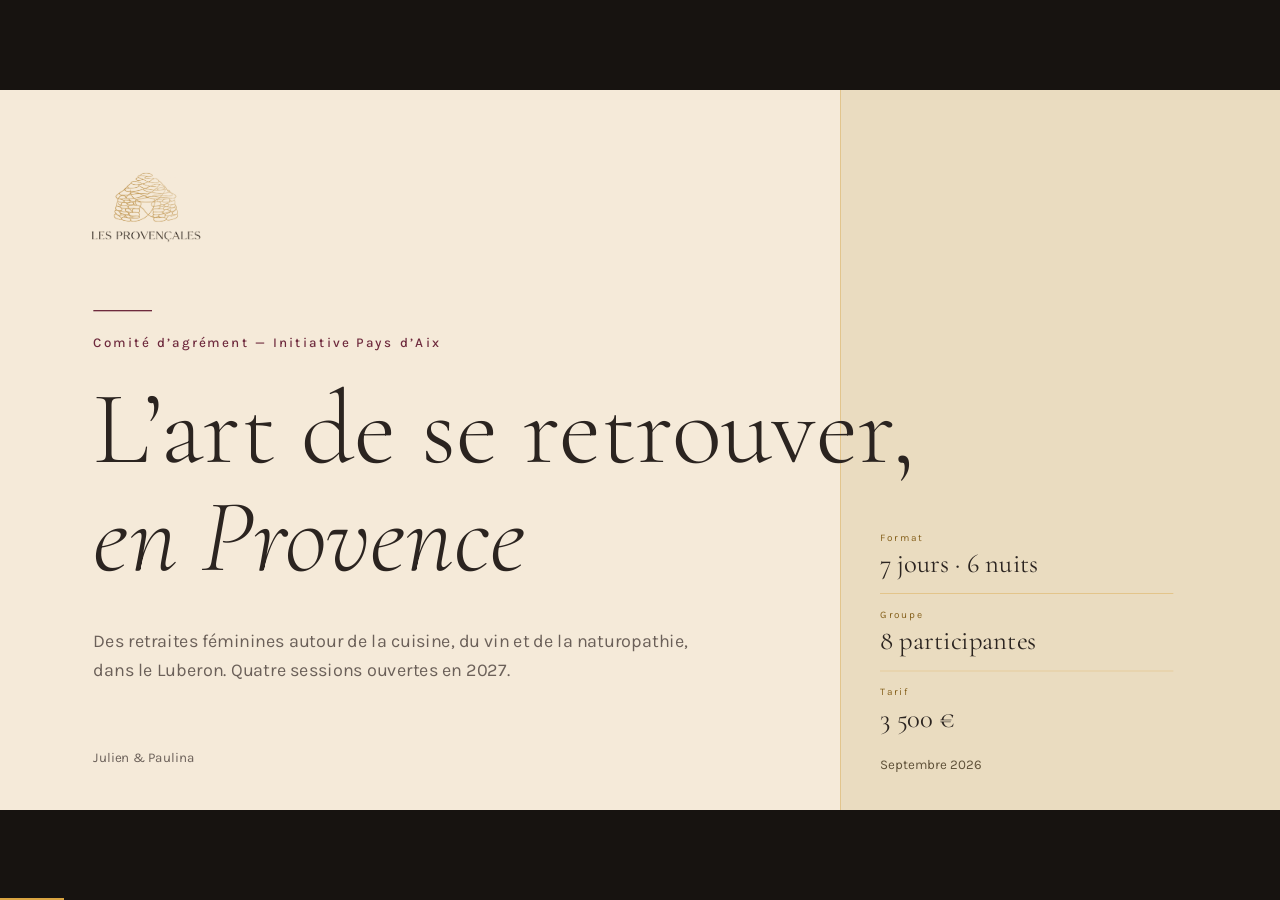
==== commit fbbbc75d: "Équilibre vertical du concept et en-tête du tableau du modèle Co-Authored-By: Claude Opus 5 <noreply" ====
--- a/index.html
+++ b/index.html
@@ -389,7 +389,7 @@
     <p class="surtitre reveal d1">Le concept</p>
     <div class="filet-entete filet d1"></div>
     <h2 class="titre reveal d2" style="font-size:88px">Sept jours, six nuits, huit femmes</h2>
-    <div class="trio" style="top:420px">
+    <div class="trio" style="top:496px">
       <div class="volet reveal d3"><span class="cle">Le lieu</span>
         <p>Le Mas Heyrauds, à Ménerbes. Un choix parmi des dizaines de mas équivalents : le lieu sert la
           communication, il ne fait pas la différence.</p></div>
@@ -530,7 +530,7 @@
     <div class="filet-entete filet d1"></div>
     <h2 class="titre reveal d2" style="font-size:88px">Le modèle, session par session</h2>
     <table class="tableau" style="top:400px">
-      <tr><th>Hypothèse : 3 500 € TTC par participante, 8 participantes</th>
+      <tr><th>Hypothèse : 3 500 € par participante</th>
         <th class="n">1 session</th><th class="n">Année 1 · 4 sessions</th></tr>
       <tr class="reveal d3"><td>Chiffre d’affaires TTC</td><td class="n">28 000 €</td><td class="n">112 000 €</td></tr>
       <tr class="reveal d4"><td>Chiffre d’affaires HT</td><td class="n">23 333 €</td><td class="n">93 333 €</td></tr>
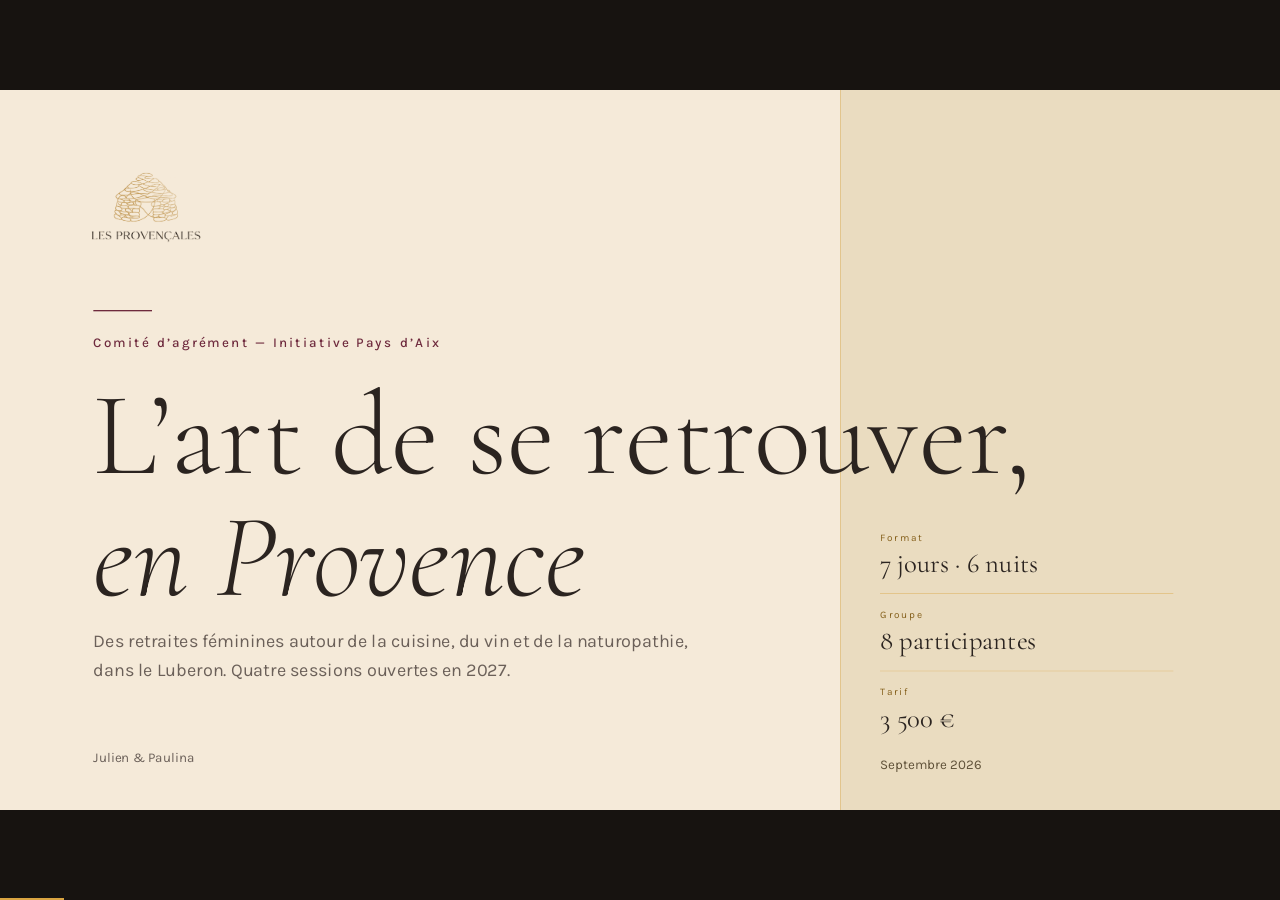
==== commit 8477d475: "Même vocabulaire d’animation sur les deux versions du deck La version charte reprend les mécanismes " ====
--- a/index.html
+++ b/index.html
@@ -4,9 +4,51 @@
 <meta charset="UTF-8">
 <meta name="viewport" content="width=device-width, initial-scale=1.0">
 <title>Les Provençales — Comité d’agrément</title>
-<link rel="preconnect" href="https://fonts.googleapis.com">
-<link rel="preconnect" href="https://fonts.gstatic.com" crossorigin>
-<link href="https://fonts.googleapis.com/css2?family=Cormorant+Garamond:ital,wght@0,300;0,400;0,500;0,600;1,300;1,400&family=Karla:wght@400;500;600&display=swap" rel="stylesheet">
+<style>
+/* Polices intégrées au fichier : le deck ne dépend d’aucun réseau. */
+@font-face {
+  font-family: 'Cormorant Garamond';
+  font-style: italic;
+  font-weight: 300;
+  font-display: swap;
+  src: url([data-uri]) format('woff2');
+}
+@font-face {
+  font-family: 'Cormorant Garamond';
+  font-style: normal;
+  font-weight: 300;
+  font-display: swap;
+  src: url([data-uri]) format('woff2');
+}
+@font-face {
+  font-family: 'Cormorant Garamond';
+  font-style: normal;
+  font-weight: 400;
+  font-display: swap;
+  src: url([data-uri]) format('woff2');
+}
+@font-face {
+  font-family: 'Karla';
+  font-style: normal;
+  font-weight: 400;
+  font-display: swap;
+  src: url([data-uri]) format('woff2');
+}
+@font-face {
+  font-family: 'Karla';
+  font-style: normal;
+  font-weight: 500;
+  font-display: swap;
+  src: url([data-uri]) format('woff2');
+}
+@font-face {
+  font-family: 'Karla';
+  font-style: normal;
+  font-weight: 600;
+  font-display: swap;
+  src: url([data-uri]) format('woff2');
+}
+</style>
 <style>
 /* ===========================================================
    LES PROVENÇALES — DECK COMITÉ D’AGRÉMENT
@@ -61,16 +103,29 @@
    ANIMATIONS — sobres : fondu montant et filets qui se tracent
    Déclenchées par la classe .visible posée sur la slide active.
    =========================================================== */
-.reveal{opacity:0;transform:translateY(22px);transition:opacity .85s var(--ease),transform .85s var(--ease)}
+.reveal{opacity:0;transform:translateY(26px);transition:opacity .8s var(--ease),transform .8s var(--ease)}
 .slide.visible .reveal{opacity:1;transform:none}
+/* Les titres se dévoilent par le bas, sans bouger le texte : le bloc s’ouvre. */
+.encrer{clip-path:inset(0 0 100% 0);transform:translateY(14px);
+  transition:clip-path .95s var(--ease),transform .95s var(--ease)}
+.slide.visible .encrer{clip-path:inset(0 0 0 0);transform:none}
 .filet{transform:scaleX(0);transform-origin:left center;transition:transform 1s var(--ease)}
 .slide.visible .filet{transform:scaleX(1)}
-.filet-v{transform:scaleY(0);transform-origin:top center;transition:transform 1.1s var(--ease)}
+.filet-v{transform:scaleY(0);transform-origin:top center;transition:transform 1s var(--ease)}
 .slide.visible .filet-v{transform:scaleY(1)}
-.pan{transform:translateX(560px);transition:transform 1.1s var(--ease)}
-.slide.visible .pan{transform:none}
-.barre{transform:scaleX(0);transform-origin:left center;transition:transform .9s var(--ease)}
+/* L’aplat se découvre depuis son bord droit, sans translation d’un bloc entier. */
+.pan{clip-path:inset(0 0 0 100%);transition:clip-path 1.1s var(--ease)}
+.slide.visible .pan{clip-path:inset(0 0 0 0)}
+/* Les grands chiffres montent et s’ouvrent légèrement. */
+.jumbo-in{opacity:0;transform:translateY(40px) scale(.94);
+  transition:opacity 1.1s var(--ease),transform 1.1s var(--ease)}
+.slide.visible .jumbo-in{opacity:1;transform:none}
+.barre{transform:scaleX(0);transform-origin:left center;transition:transform .85s var(--ease)}
 .slide.visible .barre{transform:scaleX(1)}
+/* Une ligne de tableau ne se translate pas : le navigateur repeint toute la table.
+   Seule l’opacité varie, c’est ce qui rend l’enchaînement fluide. */
+.tableau tr.reveal,.slide.visible .tableau tr.reveal{transform:none}
+.tableau tr.reveal{transition:opacity .8s var(--ease)}
 .d1{transition-delay:.08s}.d2{transition-delay:.18s}.d3{transition-delay:.28s}.d4{transition-delay:.38s}
 .d5{transition-delay:.48s}.d6{transition-delay:.58s}.d7{transition-delay:.68s}.d8{transition-delay:.78s}
 .d9{transition-delay:.88s}.d10{transition-delay:.98s}.d11{transition-delay:1.08s}.d12{transition-delay:1.18s}
@@ -132,7 +187,7 @@
 .couv-surtitre{position:absolute;left:var(--marge);top:368px;font-family:var(--sans);font-weight:500;
   font-size:20px;letter-spacing:.17em;color:var(--grenat)}
 .couv-titre{position:absolute;left:var(--marge);top:428px;width:1700px;font-family:var(--serif);
-  font-weight:300;font-size:156px;line-height:1.04;color:var(--encre);z-index:3}
+  font-weight:300;font-size:178px;line-height:1.02;color:var(--encre);z-index:3}
 .couv-titre em{font-style:italic;font-weight:300}
 .couv-chapo{position:absolute;left:var(--marge);top:806px;width:900px;font-family:var(--sans);
   font-weight:400;font-size:27px;line-height:1.6;color:var(--encre-douce)}
@@ -150,8 +205,8 @@
   font-weight:300;font-size:48px;color:var(--or);letter-spacing:.06em}
 .s-encre .sect-filet{position:absolute;left:var(--marge);top:392px;width:1640px;height:1px;
   background:rgba(217,164,65,.45)}
-.s-encre .sect-titre{position:absolute;left:var(--marge);top:436px;width:1500px;font-family:var(--serif);
-  font-weight:300;font-size:150px;line-height:1.02;color:var(--ivoire)}
+.s-encre .sect-titre{position:absolute;left:var(--marge);top:430px;width:1620px;font-family:var(--serif);
+  font-weight:300;font-size:166px;line-height:1.02;color:var(--ivoire)}
 .s-encre .sect-titre em{font-style:italic;font-weight:300;color:var(--or)}
 .s-encre .sect-chapo{position:absolute;left:var(--marge);top:790px;width:1080px;font-family:var(--sans);
   font-weight:400;font-size:26px;line-height:1.62;color:rgba(245,234,217,.66)}
@@ -208,6 +263,7 @@
   color:var(--or-fonce);border-bottom:1px solid var(--or)}
 .tableau td:first-child{font-family:var(--sans);font-weight:400;font-size:24px;color:var(--encre-douce);width:460px}
 .tableau td.n{font-family:var(--serif);font-weight:400;font-size:38px;color:var(--encre);
+  font-variant-numeric:lining-nums tabular-nums;font-feature-settings:"lnum","tnum";
   text-align:right;width:350px}
 .tableau th.n{text-align:right}
 .tableau tr.total td{border-bottom:none;padding-top:26px}
@@ -290,7 +346,7 @@
     <div class="couv-bord"></div>
     <div class="trait-grenat filet d1"></div>
     <p class="couv-surtitre reveal d2">Comité d’agrément — Initiative Pays d’Aix</p>
-    <h1 class="couv-titre reveal d3">L’art de se retrouver,<br><em>en Provence</em></h1>
+    <h1 class="couv-titre encrer d3">L’art de se retrouver,<br><em>en Provence</em></h1>
     <p class="couv-chapo reveal d4">Des retraites féminines autour de la cuisine, du vin et de la
       naturopathie, dans le Luberon. Quatre sessions ouvertes en 2027.</p>
     <img class="couv-logo reveal d5" src="[data-uri]" alt="Les Provençales">
@@ -309,7 +365,7 @@
     <div class="bord-aplat"></div>
     <p class="surtitre reveal d1">Le projet</p>
     <div class="filet-entete court filet d1"></div>
-    <h2 class="titre court reveal d2" style="font-size:100px">Huit femmes, une passion commune,
+    <h2 class="titre court encrer d2" style="font-size:100px">Huit femmes, une passion commune,
       <em>une semaine en Provence.</em></h2>
     <p class="chapo reveal d3" style="top:556px;width:1080px">La cuisine, le vin et la naturopathie sont
       la première thématique, pas la seule. Le format est pensé pour être reproduit.</p>
@@ -327,7 +383,7 @@
   <section class="slide s-encre">
     <p class="sect-num reveal d1">01</p>
     <div class="sect-filet filet d1"></div>
-    <h2 class="sect-titre reveal d2">Ceux qui portent<br><em>le projet</em></h2>
+    <h2 class="sect-titre encrer d2">Ceux qui portent<br><em>le projet</em></h2>
     <p class="sect-chapo reveal d3">Deux parcours qui se complètent : l’opérationnel et le terrain d’un côté,
       le commerce et la gestion de l’autre.</p>
     <div class="filet-pied filet d3"></div>
@@ -338,7 +394,7 @@
   <section class="slide s-ivoire">
     <p class="surtitre reveal d1">L’équipe</p>
     <div class="filet-entete filet d1"></div>
-    <h2 class="titre reveal d2" style="font-size:88px">Deux parcours complémentaires</h2>
+    <h2 class="titre encrer d2" style="font-size:88px">Deux parcours complémentaires</h2>
     <div class="duo" style="top:400px">
       <div class="col">
         <p class="col-titre reveal d3">Julien</p>
@@ -376,7 +432,7 @@
   <section class="slide s-ivoire">
     <p class="surtitre reveal d1">L’équipe</p>
     <div class="filet-entete filet d1"></div>
-    <blockquote class="citation reveal d2" style="top:296px">« Nous nous sommes rencontrés en Angleterre.
+    <blockquote class="citation encrer d2" style="top:296px">« Nous nous sommes rencontrés en Angleterre.
       Paulina est tombée amoureuse de la Provence et s’y est installée. Nous voulons la faire découvrir,
       et donner à des femmes l’envie de voyager seules, en confiance. »</blockquote>
     <p class="signature reveal d4" style="top:866px">Julien &amp; Paulina</p>
@@ -388,7 +444,7 @@
   <section class="slide s-ivoire">
     <p class="surtitre reveal d1">Le concept</p>
     <div class="filet-entete filet d1"></div>
-    <h2 class="titre reveal d2" style="font-size:88px">Sept jours, six nuits, huit femmes</h2>
+    <h2 class="titre encrer d2" style="font-size:88px">Sept jours, six nuits, huit femmes</h2>
     <div class="trio" style="top:496px">
       <div class="volet reveal d3"><span class="cle">Le lieu</span>
         <p>Le Mas Heyrauds, à Ménerbes. Un choix parmi des dizaines de mas équivalents : le lieu sert la
@@ -409,7 +465,7 @@
     <div class="bord-aplat"></div>
     <p class="surtitre reveal d1">Le concept</p>
     <div class="filet-entete court filet d1"></div>
-    <h2 class="titre court reveal d2" style="font-size:84px">Ce que personne d’autre <em>ne fait</em></h2>
+    <h2 class="titre court encrer d2" style="font-size:84px">Ce que personne d’autre <em>ne fait</em></h2>
     <ul class="liste" style="position:absolute;left:140px;top:512px;width:1080px">
       <li class="reveal d3" style="font-size:27px">Aucun concurrent ne construit <strong>une semaine
         entière</strong> autour de la cuisine comme fil conducteur.</li>
@@ -431,7 +487,7 @@
   <section class="slide s-encre">
     <p class="sect-num reveal d1">02</p>
     <div class="sect-filet filet d1"></div>
-    <h2 class="sect-titre reveal d2">Le marché et<br><em>la concurrence</em></h2>
+    <h2 class="sect-titre encrer d2">Le marché et<br><em>la concurrence</em></h2>
     <p class="sect-chapo reveal d3">Un marché anglo-saxon mature où la demande est prouvée, un marché polonais
       émergent où personne n’est encore positionné sur la Provence.</p>
     <div class="filet-pied filet d3"></div>
@@ -442,7 +498,7 @@
   <section class="slide s-ivoire">
     <p class="surtitre reveal d1">Le marché</p>
     <div class="filet-entete filet d1"></div>
-    <h2 class="titre reveal d2" style="font-size:88px">Deux marchés, deux dynamiques</h2>
+    <h2 class="titre encrer d2" style="font-size:88px">Deux marchés, deux dynamiques</h2>
     <div class="duo" style="top:400px">
       <div class="col">
         <p class="col-titre reveal d3">Anglo-saxon</p>
@@ -477,15 +533,15 @@
   <section class="slide s-ivoire">
     <p class="surtitre reveal d1">Le marché</p>
     <div class="filet-entete filet d1"></div>
-    <h2 class="titre reveal d2" style="font-size:88px">Quatre signaux qui portent le calendrier</h2>
+    <h2 class="titre encrer d2" style="font-size:88px">Quatre signaux qui portent le calendrier</h2>
     <div class="quatuor" style="top:516px">
-      <div class="chiffre reveal d3"><span class="valeur">64 %</span>
+      <div class="chiffre jumbo-in d3"><span class="valeur">64 %</span>
         <p>du marché mondial du tourisme bien-être est féminin.<br>Global Wellness Institute</p></div>
-      <div class="chiffre reveal d4"><span class="valeur">+ 195 %</span>
+      <div class="chiffre jumbo-in d4"><span class="valeur">+ 195 %</span>
         <p>de recherches « retraite poterie » en un an aux États-Unis.</p></div>
-      <div class="chiffre reveal d5"><span class="valeur">+ 20 %</span>
+      <div class="chiffre jumbo-in d5"><span class="valeur">+ 20 %</span>
         <p>de croissance annuelle attendue pour le tourisme culinaire polonais.</p></div>
-      <div class="chiffre reveal d6"><span class="valeur">2027</span>
+      <div class="chiffre jumbo-in d6"><span class="valeur">2027</span>
         <p>ouverture de la ligne aérienne directe Marseille — New York.</p></div>
     </div>
     <div class="filet-pied filet d6"></div>
@@ -496,7 +552,7 @@
   <section class="slide s-ivoire">
     <p class="surtitre reveal d1">La concurrence</p>
     <div class="filet-entete filet d1"></div>
-    <h2 class="titre reveal d2" style="font-size:76px;top:174px">Un prix d’entrée sur le segment actif</h2>
+    <h2 class="titre encrer d2" style="font-size:76px;top:174px">Un prix d’entrée sur le segment actif</h2>
     <p class="chapo reveal d2" style="top:284px;width:1200px;font-size:21px">Prix par nuit en chambre
       individuelle, du moins cher au plus cher.</p>
     <div class="graphe" style="top:352px">
@@ -528,7 +584,7 @@
   <section class="slide s-ivoire">
     <p class="surtitre reveal d1">Les chiffres</p>
     <div class="filet-entete filet d1"></div>
-    <h2 class="titre reveal d2" style="font-size:88px">Le modèle, session par session</h2>
+    <h2 class="titre encrer d2" style="font-size:88px">Le modèle, session par session</h2>
     <table class="tableau" style="top:400px">
       <tr><th>Hypothèse : 3 500 € par participante</th>
         <th class="n">1 session</th><th class="n">Année 1 · 4 sessions</th></tr>
@@ -549,7 +605,7 @@
     <div class="bord-aplat"></div>
     <p class="surtitre reveal d1">Les chiffres</p>
     <div class="filet-entete court filet d1"></div>
-    <h2 class="titre court reveal d2" style="font-size:88px">Où part l’argent d’une session</h2>
+    <h2 class="titre court encrer d2" style="font-size:88px">Où part l’argent d’une session</h2>
     <table class="tableau" style="top:400px;width:1120px">
       <tr class="reveal d3"><td>Le lieu</td><td class="n">8 000 €</td></tr>
       <tr class="reveal d4"><td>Restauration et chef</td><td class="n">5 180 €</td></tr>
@@ -576,7 +632,7 @@
     <div class="bord-aplat"></div>
     <p class="surtitre reveal d1">Où en sommes-nous</p>
     <div class="filet-entete court filet d1"></div>
-    <h2 class="titre court reveal d2" style="font-size:88px">Ce qui est déjà fait</h2>
+    <h2 class="titre court encrer d2" style="font-size:88px">Ce qui est déjà fait</h2>
     <ul class="avancement" style="top:376px;width:1120px">
       <li class="reveal d3"><strong>Le lieu</strong> est identifié, la négociation des quatre sessions 2027 est en cours.</li>
       <li class="reveal d4"><strong>La marque</strong> est sécurisée : nom, logo, noms de domaine.</li>
@@ -599,7 +655,7 @@
   <section class="slide s-ivoire">
     <p class="surtitre reveal d1">Le calendrier</p>
     <div class="filet-entete filet d1"></div>
-    <h2 class="titre reveal d2" style="font-size:88px">De l’immatriculation à la session pilote</h2>
+    <h2 class="titre encrer d2" style="font-size:88px">De l’immatriculation à la session pilote</h2>
     <div class="frise" style="top:548px">
       <div class="frise-axe filet d3"></div>
       <div class="frise-etapes">
@@ -626,7 +682,7 @@
   <section class="slide s-encre">
     <p class="sect-num reveal d1">03</p>
     <div class="sect-filet filet d1"></div>
-    <h2 class="sect-titre reveal d2">La demande<br><em>de financement</em></h2>
+    <h2 class="sect-titre encrer d2">La demande<br><em>de financement</em></h2>
     <p class="sect-chapo reveal d3">Un besoin de trésorerie ponctuel, destiné aux acomptes de réservation
       des quatre sessions de 2027.</p>
     <div class="filet-pied filet d3"></div>
@@ -639,7 +695,7 @@
     <div class="bord-aplat"></div>
     <p class="surtitre reveal d1">La demande</p>
     <div class="filet-entete court filet d1"></div>
-    <h2 class="titre court reveal d2" style="font-size:88px">Un besoin de 15 189 €</h2>
+    <h2 class="titre court encrer d2" style="font-size:88px">Un besoin de 15 189 €</h2>
     <div class="duo serre" style="top:376px">
       <div class="col">
         <span class="col-role reveal d3">D’où vient l’argent</span>
@@ -676,8 +732,8 @@
   <section class="slide s-ivoire">
     <p class="surtitre reveal d1">La demande</p>
     <div class="filet-entete filet d1"></div>
-    <h2 class="titre reveal d2" style="font-size:88px">Remboursé sur l’année de lancement</h2>
-    <div class="heros reveal d3" style="top:424px">
+    <h2 class="titre encrer d2" style="font-size:88px">Remboursé sur l’année de lancement</h2>
+    <div class="heros jumbo-in d3" style="top:424px">
       <span class="valeur">21 159 €</span>
       <p class="quoi">de marge nette la première année, pour 13 189 € empruntés. Le prêt se rembourse sur
         les résultats de 2027, et dégage un surplus pour financer la montée en cadence de 2028.</p>
@@ -695,7 +751,7 @@
   <section class="slide s-ivoire">
     <p class="surtitre reveal d1">Les risques</p>
     <div class="filet-entete filet d1"></div>
-    <h2 class="titre reveal d2" style="font-size:88px">Ce qui peut manquer, et ce que nous opposons</h2>
+    <h2 class="titre encrer d2" style="font-size:88px">Ce qui 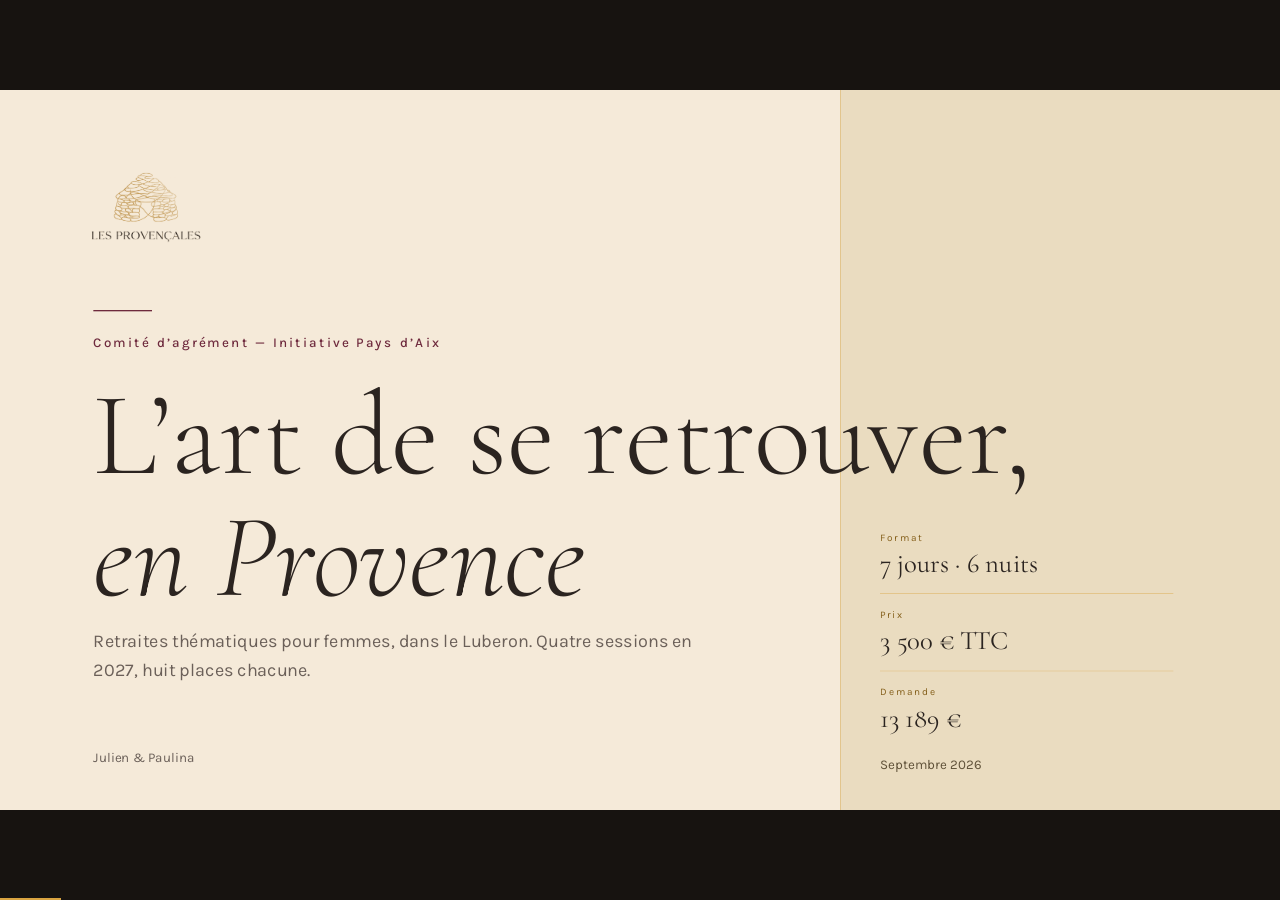
==== commit 637505f5: "Registre de dossier de financement sur la version charte Le deck s’adresse au comité d’agrément Init" ====
--- a/index.html
+++ b/index.html
@@ -106,7 +106,7 @@
 .reveal{opacity:0;transform:translateY(26px);transition:opacity .8s var(--ease),transform .8s var(--ease)}
 .slide.visible .reveal{opacity:1;transform:none}
 /* Les titres se dévoilent par le bas, sans bouger le texte : le bloc s’ouvre. */
-.encrer{clip-path:inset(0 0 100% 0);transform:translateY(14px);
+.encrer{clip-path:inset(0 0 100% 0);transform:translateY(14px);
   transition:clip-path .95s var(--ease),transform .95s var(--ease)}
 .slide.visible .encrer{clip-path:inset(0 0 0 0);transform:none}
 .filet{transform:scaleX(0);transform-origin:left center;transition:transform 1s var(--ease)}
@@ -114,7 +114,7 @@
 .filet-v{transform:scaleY(0);transform-origin:top center;transition:transform 1s var(--ease)}
 .slide.visible .filet-v{transform:scaleY(1)}
 /* L’aplat se découvre depuis son bord droit, sans translation d’un bloc entier. */
-.pan{clip-path:inset(0 0 0 100%);transition:clip-path 1.1s var(--ease)}
+.pan{clip-path:inset(0 0 0 100%);transition:clip-path 1.1s var(--ease)}
 .slide.visible .pan{clip-path:inset(0 0 0 0)}
 /* Les grands chiffres montent et s’ouvrent légèrement. */
 .jumbo-in{opacity:0;transform:translateY(40px) scale(.94);
@@ -273,7 +273,7 @@
 /* Graphique en barres — positionnement prix */
 .graphe{position:absolute;left:var(--marge);top:352px;width:1640px}
 .ligne-graphe{display:flex;align-items:center;height:62px}
-.ligne-graphe .nom{width:380px;flex:0 0 380px}
+.ligne-graphe .nom{width:380px;flex:0 0 380px}
 .ligne-graphe .nom b{display:block;font-family:var(--sans);font-weight:400;font-size:23px;color:var(--encre)}
 .ligne-graphe .nom span{display:block;font-family:var(--sans);font-weight:400;font-size:16px;
   color:var(--encre-sable);margin-top:3px}
@@ -308,7 +308,7 @@
 /* Risques et réponses */
 .risques{position:absolute;left:var(--marge);top:400px;width:1640px}
 .risque{display:flex;gap:80px;padding:30px 0;border-top:1px solid rgba(217,164,65,.5)}
-.risque .quoi{width:560px;flex:0 0 560px;font-family:var(--serif);font-weight:400;font-size:40px;
+.risque .quoi{width:560px;flex:0 0 560px;font-family:var(--serif);font-weight:400;font-size:40px;
   line-height:1.2;color:var(--encre)}
 .risque .reponse{font-family:var(--sans);font-weight:400;font-size:23px;line-height:1.58;color:var(--encre-douce)}
 .risque .reponse b{font-weight:600;color:var(--grenat)}
@@ -347,14 +347,14 @@
     <div class="trait-grenat filet d1"></div>
     <p class="couv-surtitre reveal d2">Comité d’agrément — Initiative Pays d’Aix</p>
     <h1 class="couv-titre encrer d3">L’art de se retrouver,<br><em>en Provence</em></h1>
-    <p class="couv-chapo reveal d4">Des retraites féminines autour de la cuisine, du vin et de la
-      naturopathie, dans le Luberon. Quatre sessions ouvertes en 2027.</p>
+    <p class="couv-chapo reveal d4">Retraites thématiques pour femmes, dans le Luberon.
+      Quatre sessions en 2027, huit places chacune.</p>
     <img class="couv-logo reveal d5" src="[data-uri]" alt="Les Provençales">
     <p class="couv-pied reveal d6">Julien &amp; Paulina</p>
     <div class="couv-colonne">
       <div class="repere reveal d4"><span class="cle">Format</span><span class="valeur">7 jours · 6 nuits</span></div>
-      <div class="repere reveal d5"><span class="cle">Groupe</span><span class="valeur">8 participantes</span></div>
-      <div class="repere reveal d6"><span class="cle">Tarif</span><span class="valeur">3 500 €</span></div>
+      <div class="repere reveal d5"><span class="cle">Prix</span><span class="valeur">3 500 € TTC</span></div>
+      <div class="repere reveal d6"><span class="cle">Demande</span><span class="valeur">13 189 €</span></div>
     </div>
     <p class="couv-date reveal d6">Septembre 2026</p>
   </section>
@@ -365,18 +365,18 @@
     <div class="bord-aplat"></div>
     <p class="surtitre reveal d1">Le projet</p>
     <div class="filet-entete court filet d1"></div>
-    <h2 class="titre court encrer d2" style="font-size:100px">Huit femmes, une passion commune,
-      <em>une semaine en Provence.</em></h2>
-    <p class="chapo reveal d3" style="top:556px;width:1080px">La cuisine, le vin et la naturopathie sont
-      la première thématique, pas la seule. Le format est pensé pour être reproduit.</p>
+    <h2 class="titre court encrer d2" style="font-size:96px">Des séjours thématiques<br><em>pour huit participantes</em></h2>
+    <p class="chapo reveal d3" style="top:600px;width:1080px">La cuisine, le vin et la naturopathie
+      constituent la première thématique. Le format se reproduit sur d’autres passions sans modifier
+      la structure de coûts.</p>
     <div class="colonne" style="top:300px">
       <div class="repere reveal d4"><span class="cle">En 2027</span><span class="valeur">4 sessions</span></div>
-      <div class="repere reveal d5"><span class="cle">Chiffre d’affaires</span><span class="valeur">112 000 €</span></div>
+      <div class="repere reveal d5"><span class="cle">Chiffre d’affaires</span><span class="valeur">112 000 € TTC</span></div>
       <div class="repere reveal d6"><span class="cle">Marchés</span><span class="valeur">Anglo-saxon<br>et polonais</span></div>
     </div>
     <div class="filet-pied court filet d4"></div>
-    <p class="mention reveal d5">Mas Heyrauds, à Ménerbes, dans le Luberon.</p>
-    <p class="numero reveal d5">02 / 20</p>
+    <p class="mention reveal d5">Mas Heyrauds, à Ménerbes, dans le Luberon. Société à immatriculer à l’automne 2026.</p>
+    <p class="numero reveal d5">02 / 21</p>
   </section>
 
   <!-- ========== 03 · BASCULE — L’ÉQUIPE ========== -->
@@ -387,7 +387,7 @@
     <p class="sect-chapo reveal d3">Deux parcours qui se complètent : l’opérationnel et le terrain d’un côté,
       le commerce et la gestion de l’autre.</p>
     <div class="filet-pied filet d3"></div>
-    <p class="numero reveal d4">03 / 20</p>
+    <p class="numero reveal d4">03 / 21</p>
   </section>
 
   <!-- ========== 04 · JULIEN & PAULINA ========== -->
@@ -425,30 +425,31 @@
     </div>
     <div class="filet-pied filet d6"></div>
     <p class="mention reveal d7">Paulina porte le projet et reste l’interlocutrice des participantes.</p>
-    <p class="numero reveal d7">04 / 20</p>
+    <p class="numero reveal d7">04 / 21</p>
   </section>
 
   <!-- ========== 05 · POURQUOI CE PROJET ========== -->
   <section class="slide s-ivoire">
-    <p class="surtitre reveal d1">L’équipe</p>
+    <p class="surtitre reveal d1">Origine du projet</p>
     <div class="filet-entete filet d1"></div>
     <blockquote class="citation encrer d2" style="top:296px">« Nous nous sommes rencontrés en Angleterre.
       Paulina est tombée amoureuse de la Provence et s’y est installée. Nous voulons la faire découvrir,
       et donner à des femmes l’envie de voyager seules, en confiance. »</blockquote>
-    <p class="signature reveal d4" style="top:866px">Julien &amp; Paulina</p>
+    <p class="signature reveal d4" style="top:858px">Julien &amp; Paulina</p>
     <div class="filet-pied filet d4"></div>
-    <p class="numero reveal d5">05 / 20</p>
+    <p class="mention reveal d5">Paulina coordonne des retraites en Provence depuis un an, pour des structures concurrentes.</p>
+    <p class="numero reveal d5">05 / 21</p>
   </section>
 
   <!-- ========== 06 · LE CONCEPT ========== -->
   <section class="slide s-ivoire">
     <p class="surtitre reveal d1">Le concept</p>
     <div class="filet-entete filet d1"></div>
-    <h2 class="titre encrer d2" style="font-size:88px">Sept jours, six nuits, huit femmes</h2>
+    <h2 class="titre encrer d2" style="font-size:88px">Sept jours, six nuits, huit participantes</h2>
     <div class="trio" style="top:496px">
       <div class="volet reveal d3"><span class="cle">Le lieu</span>
-        <p>Le Mas Heyrauds, à Ménerbes. Un choix parmi des dizaines de mas équivalents : le lieu sert la
-          communication, il ne fait pas la différence.</p></div>
+        <p>Mas Heyrauds, à Ménerbes. Retenu parmi des dizaines de mas équivalents à budget comparable.
+          Le lieu sert l’image, il ne porte pas la différenciation.</p></div>
       <div class="volet reveal d4"><span class="cle">Le fil rouge</span>
         <p>Le chef cuisine avec les participantes, à partir des produits achetés le matin même au marché.</p></div>
       <div class="volet reveal d5"><span class="cle">Ce qui reste après</span>
@@ -456,7 +457,7 @@
     </div>
     <div class="filet-pied filet d5"></div>
     <p class="mention reveal d6">Paulina coordonne la semaine en personne et conduit le van de neuf places.</p>
-    <p class="numero reveal d6">06 / 20</p>
+    <p class="numero reveal d6">06 / 21</p>
   </section>
 
   <!-- ========== 07 · CE QUI NOUS DIFFÉRENCIE ========== -->
@@ -465,22 +466,22 @@
     <div class="bord-aplat"></div>
     <p class="surtitre reveal d1">Le concept</p>
     <div class="filet-entete court filet d1"></div>
-    <h2 class="titre court encrer d2" style="font-size:84px">Ce que personne d’autre <em>ne fait</em></h2>
+    <h2 class="titre court encrer d2" style="font-size:80px">Un positionnement<br><em>que la concurrence n’occupe pas</em></h2>
     <ul class="liste" style="position:absolute;left:140px;top:512px;width:1080px">
-      <li class="reveal d3" style="font-size:27px">Aucun concurrent ne construit <strong>une semaine
-        entière</strong> autour de la cuisine comme fil conducteur.</li>
-      <li class="reveal d4" style="font-size:27px">Aucun ne s’adresse au <strong>marché polonais</strong>,
+      <li class="reveal d3" style="font-size:26px">Aucun des <strong>huit concurrents étudiés</strong> ne
+        construit une semaine entière autour de la cuisine comme fil conducteur.</li>
+      <li class="reveal d4" style="font-size:26px">Aucun ne s’adresse au <strong>marché polonais</strong>
         ni ne produit de contenu dans cette langue.</li>
-      <li class="reveal d5" style="font-size:27px">Le format se reproduit sur d’autres passions : la
-        gastronomie n’est que <strong>la première thématique</strong>.</li>
+      <li class="reveal d5" style="font-size:26px">Le format se reproduit sur d’autres thématiques
+        <strong>sans modifier la structure de coûts</strong>.</li>
     </ul>
     <div class="colonne" style="top:470px">
       <div class="repere reveal d4"><span class="cle">Le vrai concept</span>
         <span class="valeur" style="font-size:34px">Fédérer un groupe de femmes autour d’une passion</span>
-        <span class="note">Le repos, le spa et le luxe du lieu ne sont pas le sujet.</span></div>
+        <span class="note">Le repos et le spa sont des standards du secteur. Ils ne constituent pas un avantage.</span></div>
     </div>
     <div class="filet-pied court filet d5"></div>
-    <p class="numero reveal d6">07 / 20</p>
+    <p class="numero reveal d6">07 / 21</p>
   </section>
 
   <!-- ========== 08 · BASCULE — LE MARCHÉ ========== -->
@@ -491,7 +492,7 @@
     <p class="sect-chapo reveal d3">Un marché anglo-saxon mature où la demande est prouvée, un marché polonais
       émergent où personne n’est encore positionné sur la Provence.</p>
     <div class="filet-pied filet d3"></div>
-    <p class="numero reveal d4">08 / 20</p>
+    <p class="numero reveal d4">08 / 21</p>
   </section>
 
   <!-- ========== 09 · DEUX MARCHÉS ========== -->
@@ -507,8 +508,8 @@
         <ul class="liste">
           <li class="reveal d4">L’offre existante reste concentrée sur un registre <strong>yoga et spa
             générique</strong>.</li>
-          <li class="reveal d5">La place à prendre n’est pas « il n’y a personne », c’est
-            <strong>« personne ne fait ce que nous faisons »</strong>.</li>
+          <li class="reveal d5">La demande est établie ; <strong>l’offre ne l’est pas</strong> sur le
+            créneau thématique.</li>
           <li class="reveal d6">Ciblage de communautés de passionnés : cuisine, vin, naturopathie.</li>
         </ul>
       </div>
@@ -520,32 +521,34 @@
           <li class="reveal d5">Diaspora au Royaume-Uni, en France et en Allemagne, au pouvoir d’achat plus
             élevé.</li>
           <li class="reveal d6">Polonaises urbaines, sur un marché dont le pouvoir d’achat progresse.</li>
-          <li class="reveal d7">Contenu <strong>100 % en polonais</strong> : un positionnement sans équivalent
+          <li class="reveal d7">Contenu <strong>100 % en polonais</strong> : un positionnement sans équivalent
             en Provence.</li>
         </ul>
       </div>
     </div>
     <div class="filet-pied filet d6"></div>
-    <p class="numero reveal d7">09 / 20</p>
+    <p class="numero reveal d7">09 / 21</p>
   </section>
 
   <!-- ========== 10 · LES SIGNAUX ========== -->
   <section class="slide s-ivoire">
     <p class="surtitre reveal d1">Le marché</p>
     <div class="filet-entete filet d1"></div>
-    <h2 class="titre encrer d2" style="font-size:88px">Quatre signaux qui portent le calendrier</h2>
+    <h2 class="titre encrer d2" style="font-size:88px">Quatre indicateurs de marché</h2>
     <div class="quatuor" style="top:516px">
-      <div class="chiffre jumbo-in d3"><span class="valeur">64 %</span>
-        <p>du marché mondial du tourisme bien-être est féminin.<br>Global Wellness Institute</p></div>
-      <div class="chiffre jumbo-in d4"><span class="valeur">+ 195 %</span>
-        <p>de recherches « retraite poterie » en un an aux États-Unis.</p></div>
-      <div class="chiffre jumbo-in d5"><span class="valeur">+ 20 %</span>
+      <div class="chiffre jumbo-in d3"><span class="valeur">64 %</span>
+        <p>du marché mondial du tourisme bien-être est féminin.<br>Source : Global Wellness Institute</p></div>
+      <div class="chiffre jumbo-in d4"><span class="valeur">+ 195 %</span>
+        <p>de recherches « retraite poterie » en un an aux États-Unis. Indice du glissement vers les
+          séjours thématiques.</p></div>
+      <div class="chiffre jumbo-in d5"><span class="valeur">+ 20 %</span>
         <p>de croissance annuelle attendue pour le tourisme culinaire polonais.</p></div>
       <div class="chiffre jumbo-in d6"><span class="valeur">2027</span>
         <p>ouverture de la ligne aérienne directe Marseille — New York.</p></div>
     </div>
     <div class="filet-pied filet d6"></div>
-    <p class="numero reveal d7">10 / 20</p>
+    <p class="mention reveal d7">Les deux premiers indicateurs cadrent la demande, les deux suivants l’accès au marché.</p>
+    <p class="numero reveal d7">10 / 21</p>
   </section>
 
   <!-- ========== 11 · LA CONCURRENCE ========== -->
@@ -553,50 +556,50 @@
     <p class="surtitre reveal d1">La concurrence</p>
     <div class="filet-entete filet d1"></div>
     <h2 class="titre encrer d2" style="font-size:76px;top:174px">Un prix d’entrée sur le segment actif</h2>
-    <p class="chapo reveal d2" style="top:284px;width:1200px;font-size:21px">Prix par nuit en chambre
-      individuelle, du moins cher au plus cher.</p>
+    <p class="chapo reveal d2" style="top:284px;width:1300px;font-size:21px">Prix par nuit en chambre
+      individuelle. Huit concurrents étudiés, classés du moins cher au plus cher.</p>
     <div class="graphe" style="top:352px">
-      <div class="ligne-graphe reveal d3"><div class="nom"><b>Core Retreat</b><span>3 nuits · 950 €</span></div>
-        <div class="piste"><div class="barre-fill barre d3" style="width:190px"></div><span class="val">317 €</span></div></div>
-      <div class="ligne-graphe nous reveal d3"><div class="nom"><b>Les Provençales</b><span>6 nuits · 3 500 €</span></div>
-        <div class="piste"><div class="barre-fill barre d4" style="width:350px"></div><span class="val">583 €</span></div></div>
-      <div class="ligne-graphe reveal d4"><div class="nom"><b>Club Garrigue</b><span>6 nuits · 3 700 €</span></div>
-        <div class="piste"><div class="barre-fill barre d5" style="width:370px"></div><span class="val">617 €</span></div></div>
-      <div class="ligne-graphe reveal d5"><div class="nom"><b>Well in France</b><span>4 nuits · 2 850 €</span></div>
-        <div class="piste"><div class="barre-fill barre d6" style="width:428px"></div><span class="val">713 €</span></div></div>
-      <div class="ligne-graphe reveal d6"><div class="nom"><b>Best French Forever</b><span>5 nuits · 5 000 €</span></div>
-        <div class="piste"><div class="barre-fill barre d7" style="width:600px"></div><span class="val">1 000 €</span></div></div>
-      <div class="ligne-graphe reveal d7"><div class="nom"><b>The Provence Retreat</b><span>5 nuits · 5 750 €</span></div>
-        <div class="piste"><div class="barre-fill barre d8" style="width:690px"></div><span class="val">1 150 €</span></div></div>
-      <div class="ligne-graphe reveal d8"><div class="nom"><b>La Bastide de Laurence</b><span>4 nuits · 5 400 €</span></div>
-        <div class="piste"><div class="barre-fill barre d9" style="width:810px"></div><span class="val">1 350 €</span></div></div>
-      <div class="ligne-graphe reveal d9"><div class="nom"><b>Gallivant &amp; Gather</b><span>7 nuits · 9 750 €</span></div>
-        <div class="piste"><div class="barre-fill barre d10" style="width:836px"></div><span class="val">1 393 €</span></div></div>
-      <div class="ligne-graphe reveal d10"><div class="nom"><b>Madame de la Maison</b><span>5 nuits · 7 500 €</span></div>
-        <div class="piste"><div class="barre-fill barre d11" style="width:900px"></div><span class="val">1 500 €</span></div></div>
+      <div class="ligne-graphe reveal d3"><div class="nom"><b>Core Retreat</b><span>3 nuits · 950 €</span></div>
+        <div class="piste"><div class="barre-fill barre d3" style="width:190px"></div><span class="val">317 €</span></div></div>
+      <div class="ligne-graphe nous reveal d3"><div class="nom"><b>Les Provençales</b><span>6 nuits · 3 500 €</span></div>
+        <div class="piste"><div class="barre-fill barre d4" style="width:350px"></div><span class="val">583 €</span></div></div>
+      <div class="ligne-graphe reveal d4"><div class="nom"><b>Club Garrigue</b><span>6 nuits · 3 700 €</span></div>
+        <div class="piste"><div class="barre-fill barre d5" style="width:370px"></div><span class="val">617 €</span></div></div>
+      <div class="ligne-graphe reveal d5"><div class="nom"><b>Well in France</b><span>4 nuits · 2 850 €</span></div>
+        <div class="piste"><div class="barre-fill barre d6" style="width:428px"></div><span class="val">713 €</span></div></div>
+      <div class="ligne-graphe reveal d6"><div class="nom"><b>Best French Forever</b><span>5 nuits · 5 000 €</span></div>
+        <div class="piste"><div class="barre-fill barre d7" style="width:600px"></div><span class="val">1 000 €</span></div></div>
+      <div class="ligne-graphe reveal d7"><div class="nom"><b>The Provence Retreat</b><span>5 nuits · 5 750 €</span></div>
+        <div class="piste"><div class="barre-fill barre d8" style="width:690px"></div><span class="val">1 150 €</span></div></div>
+      <div class="ligne-graphe reveal d8"><div class="nom"><b>La Bastide de Laurence</b><span>4 nuits · 5 400 €</span></div>
+        <div class="piste"><div class="barre-fill barre d9" style="width:810px"></div><span class="val">1 350 €</span></div></div>
+      <div class="ligne-graphe reveal d9"><div class="nom"><b>Gallivant &amp; Gather</b><span>7 nuits · 9 750 €</span></div>
+        <div class="piste"><div class="barre-fill barre d10" style="width:836px"></div><span class="val">1 393 €</span></div></div>
+      <div class="ligne-graphe reveal d10"><div class="nom"><b>Madame de la Maison</b><span>5 nuits · 7 500 €</span></div>
+        <div class="piste"><div class="barre-fill barre d11" style="width:900px"></div><span class="val">1 500 €</span></div></div>
     </div>
     <div class="filet-pied filet d10"></div>
-    <p class="mention reveal d11">Juste sous Club Garrigue, très loin du bloc premium passif à 1 000 – 1 500 € la nuit.</p>
-    <p class="numero reveal d11">11 / 20</p>
+    <p class="mention reveal d11">Positionné sous le seul concurrent au format comparable, à moins de la moitié du bloc premium.</p>
+    <p class="numero reveal d11">11 / 21</p>
   </section>
 
   <!-- ========== 12 · LE MODÈLE ÉCONOMIQUE ========== -->
   <section class="slide s-ivoire">
     <p class="surtitre reveal d1">Les chiffres</p>
     <div class="filet-entete filet d1"></div>
-    <h2 class="titre encrer d2" style="font-size:88px">Le modèle, session par session</h2>
+    <h2 class="titre encrer d2" style="font-size:88px">Le modèle à remplissage complet</h2>
     <table class="tableau" style="top:400px">
-      <tr><th>Hypothèse : 3 500 € par participante</th>
+      <tr><th>Hypothèse haute : 8 places vendues sur 8</th>
         <th class="n">1 session</th><th class="n">Année 1 · 4 sessions</th></tr>
-      <tr class="reveal d3"><td>Chiffre d’affaires TTC</td><td class="n">28 000 €</td><td class="n">112 000 €</td></tr>
-      <tr class="reveal d4"><td>Chiffre d’affaires HT</td><td class="n">23 333 €</td><td class="n">93 333 €</td></tr>
-      <tr class="reveal d5"><td>Coûts HT</td><td class="n">17 110 €</td><td class="n">68 440 €</td></tr>
-      <tr class="reveal d6"><td>Marge avant impôt</td><td class="n">6 223 €</td><td class="n">24 893 €</td></tr>
-      <tr class="total reveal d7"><td>Marge nette après impôt</td><td class="n">5 290 €</td><td class="n">21 159 €</td></tr>
+      <tr class="reveal d3"><td>Chiffre d’affaires TTC</td><td class="n">28 000 €</td><td class="n">112 000 €</td></tr>
+      <tr class="reveal d4"><td>Chiffre d’affaires HT</td><td class="n">23 333 €</td><td class="n">93 333 €</td></tr>
+      <tr class="reveal d5"><td>Coûts HT</td><td class="n">17 110 €</td><td class="n">68 440 €</td></tr>
+      <tr class="reveal d6"><td>Marge avant impôt</td><td class="n">6 223 €</td><td class="n">24 893 €</td></tr>
+      <tr class="total reveal d7"><td>Marge nette après impôt</td><td class="n">5 290 €</td><td class="n">21 159 €</td></tr>
     </table>
     <div class="filet-pied filet d7"></div>
-    <p class="mention reveal d8">Tarif identique sur les quatre sessions. Impôt sur les sociétés à 15 %.</p>
-    <p class="numero reveal d8">12 / 20</p>
+    <p class="mention reveal d8">Tarif identique sur les quatre sessions. TVA à 20 %, impôt sur les sociétés à 15 %. Marge nette : 22,7 % du chiffre d’affaires hors taxes.</p>
+    <p class="numero reveal d8">12 / 21</p>
   </section>
 
   <!-- ========== 13 · LES POSTES DE COÛTS ========== -->
@@ -605,25 +608,60 @@
     <div class="bord-aplat"></div>
     <p class="surtitre reveal d1">Les chiffres</p>
     <div class="filet-entete court filet d1"></div>
-    <h2 class="titre court encrer d2" style="font-size:88px">Où part l’argent d’une session</h2>
+    <h2 class="titre court encrer d2" style="font-size:88px">Structure de coûts d’une session</h2>
     <table class="tableau" style="top:400px;width:1120px">
-      <tr class="reveal d3"><td>Le lieu</td><td class="n">8 000 €</td></tr>
-      <tr class="reveal d4"><td>Restauration et chef</td><td class="n">5 180 €</td></tr>
-      <tr class="reveal d5"><td>Ateliers cuisine et naturopathie</td><td class="n">1 333 €</td></tr>
-      <tr class="reveal d6"><td>Frais bancaires et assurance</td><td class="n">1 136 €</td></tr>
-      <tr class="reveal d7"><td>Transport en van</td><td class="n">617 €</td></tr>
-      <tr class="total reveal d8"><td>Coûts totaux de la session</td><td class="n">17 110 €</td></tr>
+      <tr class="reveal d3"><td>Le lieu</td><td class="n">8 000 €</td></tr>
+      <tr class="reveal d4"><td>Restauration et chef</td><td class="n">5 180 €</td></tr>
+      <tr class="reveal d5"><td>Ateliers cuisine et naturopathie</td><td class="n">1 333 €</td></tr>
+      <tr class="reveal d6"><td>Frais bancaires et assurance</td><td class="n">1 136 €</td></tr>
+      <tr class="reveal d7"><td>Transport en van</td><td class="n">617 €</td></tr>
+      <tr class="total reveal d8"><td>Coûts totaux de la session</td><td class="n">17 110 €</td></tr>
     </table>
     <div class="colonne" style="top:400px">
       <div class="repere reveal d5"><span class="cle">Principaux postes</span>
-        <span class="valeur">16 266 €</span>
-        <span class="note">sur 17 110 € de coûts totaux. Le lieu pèse à lui seul près de la moitié.</span></div>
+        <span class="valeur">16 266 €</span>
+        <span class="note">sur 17 110 € de coûts totaux. Le lieu représente 47 % des coûts et reste dû quel que soit le remplissage.</span></div>
       <div class="repere reveal d7"><span class="cle">Marge nette</span>
-        <span class="valeur">5 290 €</span>
+        <span class="valeur">5 290 €</span>
         <span class="note">par session, après impôt sur les sociétés.</span></div>
     </div>
     <div class="filet-pied court filet d8"></div>
-    <p class="numero reveal d9">13 / 20</p>
+    <p class="numero reveal d9">13 / 21</p>
+  </section>
+
+  <!-- ========== 14 · POINT MORT ET SENSIBILITÉ ========== -->
+  <section class="slide s-ivoire">
+    <div class="aplat pan"></div>
+    <div class="bord-aplat"></div>
+    <p class="surtitre reveal d1">Les chiffres</p>
+    <div class="filet-entete court filet d1"></div>
+    <h2 class="titre court encrer d2" style="font-size:88px">Le point mort est atteint<br><em>à six places sur huit</em></h2>
+    <table class="tableau" style="top:396px;width:1120px">
+      <tr><th style="width:380px">Places vendues par session</th>
+        <th class="n" style="width:370px">Marge nette par session</th>
+        <th class="n" style="width:370px">Marge nette de l’année</th></tr>
+      <tr class="reveal d3"><td style="width:380px">8 sur 8</td>
+        <td class="n" style="width:370px">5 290 €</td><td class="n" style="width:370px">21 159 €</td></tr>
+      <tr class="reveal d4"><td style="width:380px">7 sur 8</td>
+        <td class="n" style="width:370px">2 811 €</td><td class="n" style="width:370px">11 243 €</td></tr>
+      <tr class="reveal d5"><td style="width:380px;color:var(--grenat);font-weight:600">6 sur 8</td>
+        <td class="n" style="width:370px;color:var(--grenat)">332 €</td>
+        <td class="n" style="width:370px;color:var(--grenat)">1 326 €</td></tr>
+      <tr class="reveal d6"><td style="width:380px">5 sur 8</td>
+        <td class="n" style="width:370px">− 2 527 €</td><td class="n" style="width:370px">− 10 107 €</td></tr>
+    </table>
+    <div class="colonne" style="top:396px">
+      <div class="repere reveal d4"><span class="cle">Point mort</span>
+        <span class="valeur">5,9 places</span>
+        <span class="note">Il faut vendre six places sur huit pour couvrir les coûts d’une session.</span></div>
+      <div class="repere reveal d6"><span class="cle">Hypothèses</span>
+        <span class="valeur" style="font-size:34px">Tous les coûts tenus pour fixes</span>
+        <span class="note">Une part de la restauration varie en réalité avec le nombre de participantes :
+          le point mort réel est un peu plus bas.</span></div>
+    </div>
+    <div class="filet-pied court filet d6"></div>
+    <p class="mention reveal d7">Recette hors taxes par participante : 2 917 €. Coûts d’une session : 17 110 €.</p>
+    <p class="numero reveal d7">14 / 21</p>
   </section>
 
   <!-- ========== 14 · L’ÉTAT D’AVANCEMENT ========== -->
@@ -648,7 +686,7 @@
           C’est une preuve d’exécution, pas une compétence déclarée.</span></div>
     </div>
     <div class="filet-pied court filet d8"></div>
-    <p class="numero reveal d9">14 / 20</p>
+    <p class="numero reveal d9">15 / 21</p>
   </section>
 
   <!-- ========== 15 · LE PLAN DE DÉPLOIEMENT ========== -->
@@ -675,7 +713,7 @@
     </div>
     <div class="filet-pied filet d9"></div>
     <p class="mention reveal d10">Un débrief est prévu dès octobre 2027, juste après le pilote.</p>
-    <p class="numero reveal d10">15 / 20</p>
+    <p class="numero reveal d10">16 / 21</p>
   </section>
 
   <!-- ========== 16 · BASCULE — LA DEMANDE ========== -->
@@ -686,57 +724,59 @@
     <p class="sect-chapo reveal d3">Un besoin de trésorerie ponctuel, destiné aux acomptes de réservation
       des quatre sessions de 2027.</p>
     <div class="filet-pied filet d3"></div>
-    <p class="numero reveal d4">16 / 20</p>
-  </section>
-
-  <!-- ========== 17 · 15 189 € ========== -->
+    <p class="numero reveal d4">17 / 21</p>
+  </section>
+
+  <!-- ========== 17 · 15 189 € ========== -->
   <section class="slide s-ivoire">
     <div class="aplat pan"></div>
     <div class="bord-aplat"></div>
     <p class="surtitre reveal d1">La demande</p>
     <div class="filet-entete court filet d1"></div>
-    <h2 class="titre court encrer d2" style="font-size:88px">Un besoin de 15 189 €</h2>
+    <h2 class="titre court encrer d2" style="font-size:88px">Un besoin de 15 189 €</h2>
     <div class="duo serre" style="top:376px">
       <div class="col">
         <span class="col-role reveal d3">D’où vient l’argent</span>
         <div class="col-filet filet d3"></div>
         <table class="tableau" style="position:relative;left:0;top:0;width:520px">
-          <tr class="reveal d4"><td style="width:300px;font-size:22px">Apport personnel</td><td class="n" style="font-size:30px;width:220px">2 000 €</td></tr>
-          <tr class="reveal d5"><td style="width:300px;font-size:22px">Prêt d’honneur — Julien</td><td class="n" style="font-size:30px;width:220px">6 595 €</td></tr>
-          <tr class="reveal d6"><td style="width:300px;font-size:22px">Prêt d’honneur — Paulina</td><td class="n" style="font-size:30px;width:220px">6 594 €</td></tr>
+          <tr class="reveal d4"><td style="width:300px;font-size:22px">Apport personnel</td><td class="n" style="font-size:30px;width:220px">2 000 €</td></tr>
+          <tr class="reveal d5"><td style="width:300px;font-size:22px">Prêt d’honneur — Julien</td><td class="n" style="font-size:30px;width:220px">6 595 €</td></tr>
+          <tr class="reveal d6"><td style="width:300px;font-size:22px">Prêt d’honneur — Paulina</td><td class="n" style="font-size:30px;width:220px">6 594 €</td></tr>
         </table>
       </div>
       <div class="col">
         <span class="col-role reveal d3">À quoi il sert</span>
         <div class="col-filet filet d4"></div>
         <table class="tableau" style="position:relative;left:0;top:0;width:520px">
-          <tr class="reveal d5"><td style="width:320px;font-size:22px">Acomptes du lieu</td><td class="n" style="font-size:30px;width:200px">9 600 €</td></tr>
-          <tr class="reveal d6"><td style="width:320px;font-size:22px">Marketing de lancement</td><td class="n" style="font-size:30px;width:200px">2 500 €</td></tr>
-          <tr class="reveal d7"><td style="width:320px;font-size:22px">Acomptes prestataires</td><td class="n" style="font-size:30px;width:200px">1 050 €</td></tr>
-          <tr class="reveal d8"><td style="width:320px;font-size:22px">Marque, site, digital</td><td class="n" style="font-size:30px;width:200px">930 €</td></tr>
-          <tr class="reveal d9"><td style="width:320px;font-size:22px">Juridique et comptabilité</td><td class="n" style="font-size:30px;width:200px">809 €</td></tr>
-          <tr class="reveal d10"><td style="width:320px;font-size:22px">Frais commerciaux</td><td class="n" style="font-size:30px;width:200px">300 €</td></tr>
+          <tr class="reveal d5"><td style="width:320px;font-size:22px">Acomptes du lieu</td><td class="n" style="font-size:30px;width:200px">9 600 €</td></tr>
+          <tr class="reveal d6"><td style="width:320px;font-size:22px">Marketing de lancement</td><td class="n" style="font-size:30px;width:200px">2 500 €</td></tr>
+          <tr class="reveal d7"><td style="width:320px;font-size:22px">Acomptes prestataires</td><td class="n" style="font-size:30px;width:200px">1 050 €</td></tr>
+          <tr class="reveal d8"><td style="width:320px;font-size:22px">Marque, site, digital</td><td class="n" style="font-size:30px;width:200px">930 €</td></tr>
+          <tr class="reveal d9"><td style="width:320px;font-size:22px">Juridique et comptabilité</td><td class="n" style="font-size:30px;width:200px">809 €</td></tr>
+          <tr class="reveal d10"><td style="width:320px;font-size:22px">Frais commerciaux</td><td class="n" style="font-size:30px;width:200px">300 €</td></tr>
         </table>
       </div>
     </div>
     <div class="colonne" style="top:376px">
       <div class="repere reveal d5"><span class="cle">Sollicité en prêt d’honneur</span>
-        <span class="valeur" style="font-size:64px;color:var(--grenat)">13 189 €</span>
-        <span class="note">Deux demandes individuelles, après 2 000 € d’apport personnel.</span></div>
+        <span class="valeur" style="font-size:64px;color:var(--grenat)">13 189 €</span>
+        <span class="note">Deux demandes individuelles, après 2 000 € d’apport personnel.</span></div>
     </div>
     <div class="filet-pied court filet d9"></div>
-    <p class="numero reveal d10">17 / 20</p>
+    <p class="mention reveal d10">Les acomptes du lieu représentent 63 % du besoin et conditionnent la réservation des quatre sessions.</p>
+    <p class="numero reveal d10">18 / 21</p>
   </section>
 
   <!-- ========== 18 · REMBOURSEMENT ========== -->
   <section class="slide s-ivoire">
     <p class="surtitre reveal d1">La demande</p>
     <div class="filet-entete filet d1"></div>
-    <h2 class="titre encrer d2" style="font-size:88px">Remboursé sur l’année de lancement</h2>
+    <h2 class="titre encrer d2" style="font-size:88px">La marge 2027 couvre 1,6 fois l’emprunt</h2>
     <div class="heros jumbo-in d3" style="top:424px">
-      <span class="valeur">21 159 €</span>
-      <p class="quoi">de marge nette la première année, pour 13 189 € empruntés. Le prêt se rembourse sur
-        les résultats de 2027, et dégage un surplus pour financer la montée en cadence de 2028.</p>
+      <span class="valeur">21 159 €</span>
+      <p class="quoi">de marge nette en 2027 à remplissage complet, pour 13 189 € empruntés.
+        À sept places sur huit, la marge de l’année en couvre 0,85 fois : le remboursement s’étale
+        alors sur deux exercices.</p>
     </div>
     <div class="volet reveal d5" style="position:absolute;left:1180px;top:424px;width:600px">
       <span class="cle">Pourquoi maintenant</span>
@@ -744,28 +784,29 @@
         positionnées sur le calendrier 2027. C’est un besoin de trésorerie ponctuel, pas structurel.</p>
     </div>
     <div class="filet-pied filet d6"></div>
-    <p class="numero reveal d6">18 / 20</p>
+    <p class="mention reveal d6">Le besoin finance des acomptes de réservation, pas un déficit d’exploitation.</p>
+    <p class="numero reveal d6">19 / 21</p>
   </section>
 
   <!-- ========== 19 · RISQUES ET RÉPONSES ========== -->
   <section class="slide s-ivoire">
     <p class="surtitre reveal d1">Les risques</p>
     <div class="filet-entete filet d1"></div>
-    <h2 class="titre encrer d2" style="font-size:88px">Ce qui peut manquer, et ce que nous opposons</h2>
+    <h2 class="titre encrer d2" style="font-size:88px">Risques identifiés et mesures</h2>
     <div class="risques" style="top:400px">
-      <div class="risque reveal d3"><p class="quoi">Aucun retour client avant le pilote</p>
-        <p class="reponse">Paulina coordonne depuis un an des retraites pour des structures concurrentes.
-          <b>L’exécution est déjà éprouvée</b>, sur ce métier précis et sur ce territoire.</p></div>
-      <div class="risque reveal d4"><p class="quoi">Dépendance à un lieu unique</p>
-        <p class="reponse">Des dizaines de mas équivalents sont disponibles dans le Luberon.
-          <b>Le lieu n’est pas le différenciant</b> : l’expérience l’est.</p></div>
-      <div class="risque reveal d5"><p class="quoi">Une équipe de deux personnes</p>
-        <p class="reponse">Huit participantes par session et des prestataires locaux.
-          <b>Le format est dimensionné pour deux</b>, pas étiré pour tenir.</p></div>
+      <div class="risque reveal d3"><p class="quoi">Le remplissage des quatre sessions</p>
+        <p class="reponse"><b>Le point mort est à six places sur huit.</b> Le prix d’entrée du segment
+          et l’ouverture de deux marchés élargissent la base de prospects.</p></div>
+      <div class="risque reveal d4"><p class="quoi">Aucun retour client avant le pilote</p>
+        <p class="reponse">Paulina coordonne depuis un an des retraites pour des structures concurrentes,
+          sur ce métier et sur ce territoire. <b>L’exécution est déjà éprouvée.</b></p></div>
+      <div class="risque reveal d5"><p class="quoi">Dépendance à un lieu unique</p>
+        <p class="reponse">Des dizaines de mas équivalents sont disponibles dans le Luberon à budget
+          comparable. <b>Le lieu n’est pas le différenciant.</b></p></div>
     </div>
     <div class="filet-pied filet d5"></div>
-    <p class="mention reveal d6">Le secteur reste sensible aux chocs économiques : c’est la raison du prix d’entrée.</p>
-    <p class="numero reveal d6">19 / 20</p>
+    <p class="mention reveal d6">L’équipe se limite à deux personnes : huit participantes et des prestataires locaux dimensionnent le format en conséquence.</p>
+    <p class="numero reveal d6">20 / 21</p>
   </section>
 
   <!-- ========== 20 · CONCLUSION ========== -->
@@ -774,20 +815,20 @@
     <div class="couv-bord"></div>
     <div class="trait-grenat filet d1"></div>
     <p class="couv-surtitre reveal d2">En conclusion</p>
-    <blockquote class="citation encrer d3" style="top:428px;width:1060px;font-size:64px">Le lieu, l’équipe,
-      le calendrier et les chiffres sont posés. Il ne manque que votre soutien pour ouvrir la première
-      session en septembre 2027.</blockquote>
+    <blockquote class="citation encrer d3" style="top:428px;width:1060px;font-size:62px">Le lieu, l’équipe,
+      le calendrier et le prévisionnel sont établis. Le prêt d’honneur débloque les acomptes et permet
+      d’ouvrir les réservations en décembre 2026.</blockquote>
     <img class="couv-logo reveal d5" src="[data-uri]" alt="Les Provençales">
     <p class="couv-pied reveal d6">Julien &amp; Paulina</p>
     <div class="couv-colonne" style="top:392px">
       <div class="repere reveal d4"><span class="cle">Sollicité</span>
-        <span class="valeur" style="color:var(--grenat)">13 189 €</span>
+        <span class="valeur" style="color:var(--grenat)">13 189 €</span>
         <span class="note">en prêt d’honneur, deux demandes individuelles.</span></div>
       <div class="repere reveal d5"><span class="cle">Si accord</span>
         <span class="valeur" style="font-size:34px">Réservation des 4 sessions dans la semaine</span>
         <span class="note">Ouverture des ventes dès décembre 2026.</span></div>
     </div>
-    <p class="couv-date reveal d6">20 / 20</p>
+    <p class="couv-date reveal d6">21 / 21</p>
   </section>
 
   </main>
